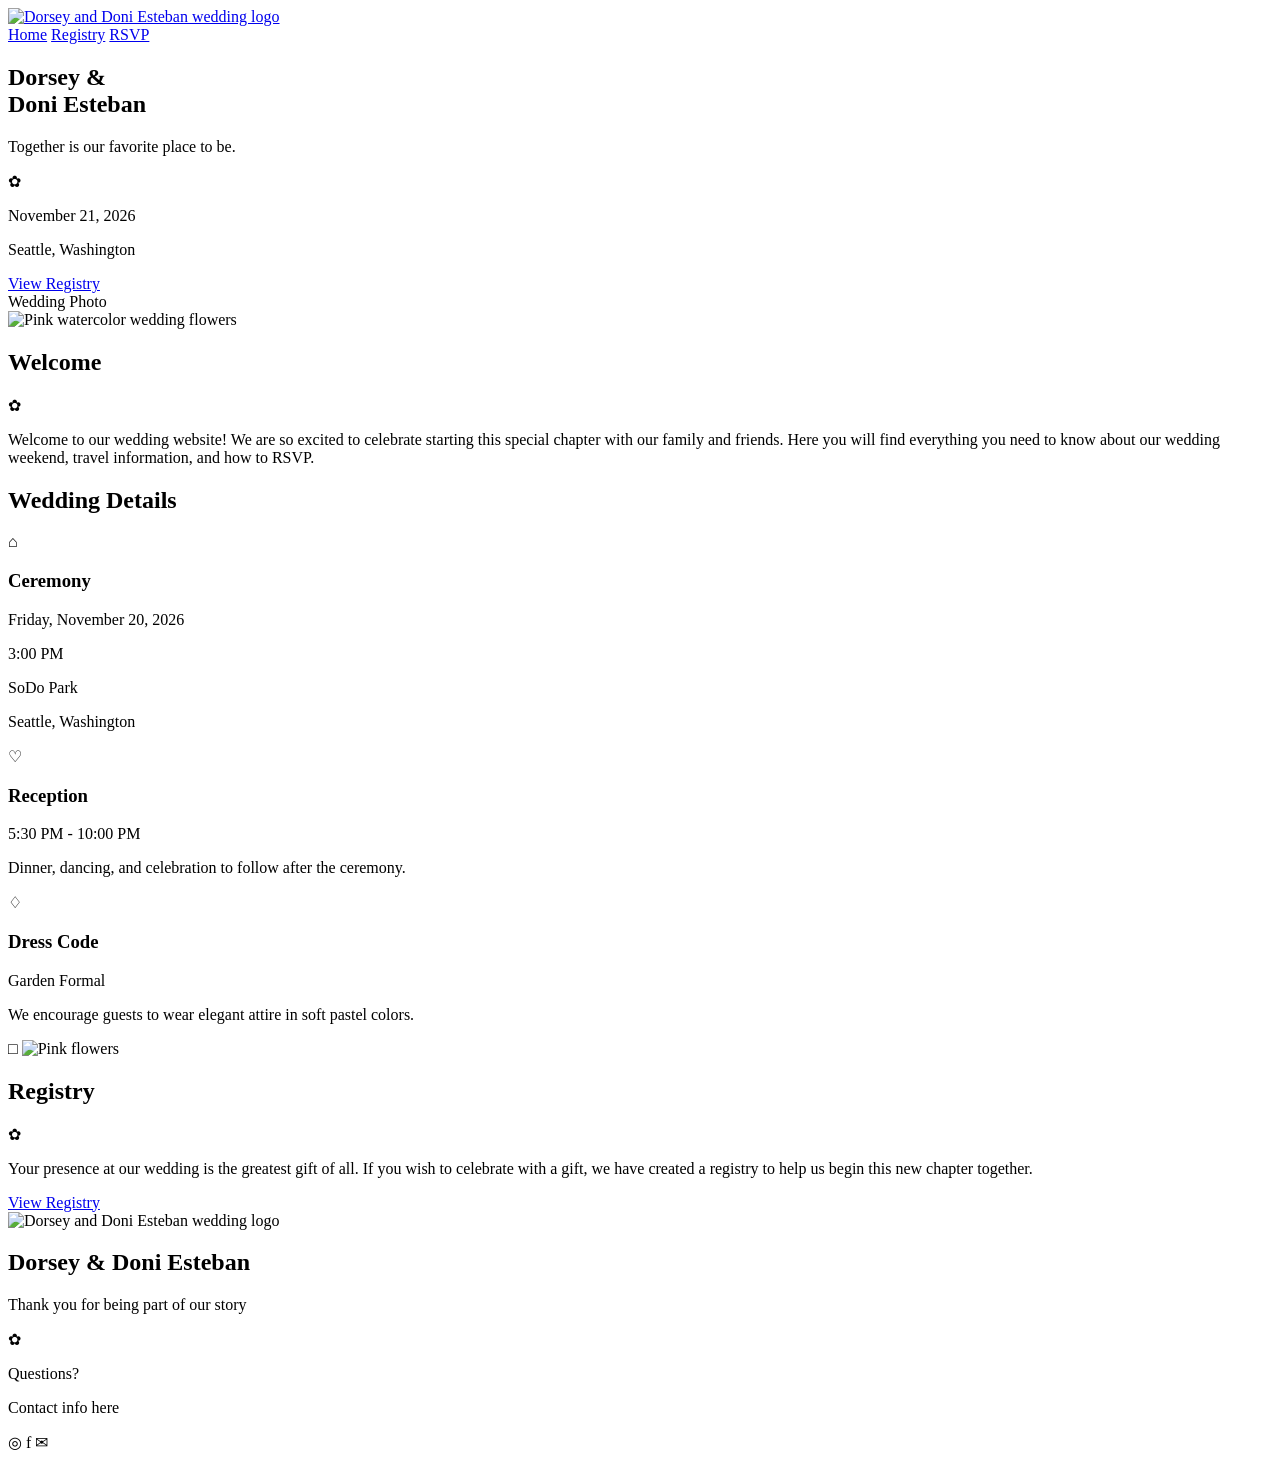
==== index.html @ 5a0397a0 "Update index.html Starter code for index" ====
<!DOCTYPE html>
<html lang="en">
<head>
  <meta charset="UTF-8">
  <meta name="viewport" content="width=device-width, initial-scale=1.0">
  <title>Dorsey & Doni Esteban | Wedding</title>
  <link rel="preconnect" href="https://fonts.googleapis.com">
  <link rel="preconnect" href="https://fonts.gstatic.com" crossorigin>
  <link href="https://fonts.googleapis.com/css2?family=Lora:wght@400;500;600&family=MonteCarlo&display=swap" rel="stylesheet">
  <link rel="stylesheet" href="styles/style.css">
</head>

<body>
  <header>
    <a href="index.html">
      <img src="images/logo.jpeg" alt="Dorsey and Doni Esteban wedding logo" class="logo">
    </a>

    <nav>
      <a href="index.html">Home</a>
      <a href="registry.html">Registry</a>
      <a href="rsvp.html" class="nav-button">RSVP</a>
    </nav>
  </header>

  <main>
    <section class="hero">
      <div class="hero-text">
        <h1>Dorsey &<br>Doni Esteban</h1>
        <p class="tagline">Together is our favorite place to be.</p>
        <div class="divider">✿</div>
        <p class="date">November 21, 2026</p>
        <p class="location">Seattle, Washington</p>
        <a href="registry.html" class="button">View Registry</a>
      </div>

      <div class="hero-image">
        <div class="photo-placeholder">
          <span>Wedding Photo</span>
        </div>
        <img src="images/flowers.jpeg" alt="Pink watercolor wedding flowers" class="hero-flowers">
      </div>
    </section>

    <section class="welcome">
      <h2>Welcome</h2>
      <div class="divider">✿</div>
      <p>
        Welcome to our wedding website! We are so excited to celebrate starting this special
        chapter with our family and friends. Here you will find everything you need to know
        about our wedding weekend, travel information, and how to RSVP.
      </p>
    </section>

    <section class="details">
      <h2>Wedding Details</h2>

      <div class="detail-grid">
        <div class="detail-card">
          <div class="icon-circle">⌂</div>
          <h3>Ceremony</h3>
          <p>Friday, November 20, 2026</p>
          <p>3:00 PM</p>
          <p>SoDo Park</p>
          <p>Seattle, Washington</p>
        </div>

        <div class="detail-card middle-card">
          <div class="icon-circle">♡</div>
          <h3>Reception</h3>
          <p>5:30 PM - 10:00 PM</p>
          <p>Dinner, dancing, and celebration to follow after the ceremony.</p>
        </div>

        <div class="detail-card">
          <div class="icon-circle">♢</div>
          <h3>Dress Code</h3>
          <p>Garden Formal</p>
          <p>We encourage guests to wear elegant attire in soft pastel colors.</p>
        </div>
      </div>
    </section>

    <section class="registry-preview">
      <div class="registry-icon">
        <span>□</span>
        <img src="images/flowers.jpeg" alt="Pink flowers">
      </div>

      <div class="registry-preview-text">
        <h2>Registry</h2>
        <div class="divider">✿</div>
        <p>
          Your presence at our wedding is the greatest gift of all. If you wish to celebrate
          with a gift, we have created a registry to help us begin this new chapter together.
        </p>
      </div>

      <a href="registry.html" class="button">View Registry</a>
    </section>
  </main>

  <footer>
    <img src="images/logo.jpeg" alt="Dorsey and Doni Esteban wedding logo" class="footer-logo">

    <div class="footer-text">
      <h2>Dorsey & Doni Esteban</h2>
      <p class="tagline">Thank you for being part of our story</p>
      <div class="divider">✿</div>
      <p>Questions?</p>
      <p>Contact info here</p>
    </div>

    <div class="socials">
      <span>◎</span>
      <span>f</span>
      <span>✉</span>
    </div>
  </footer>
</body>
</html>
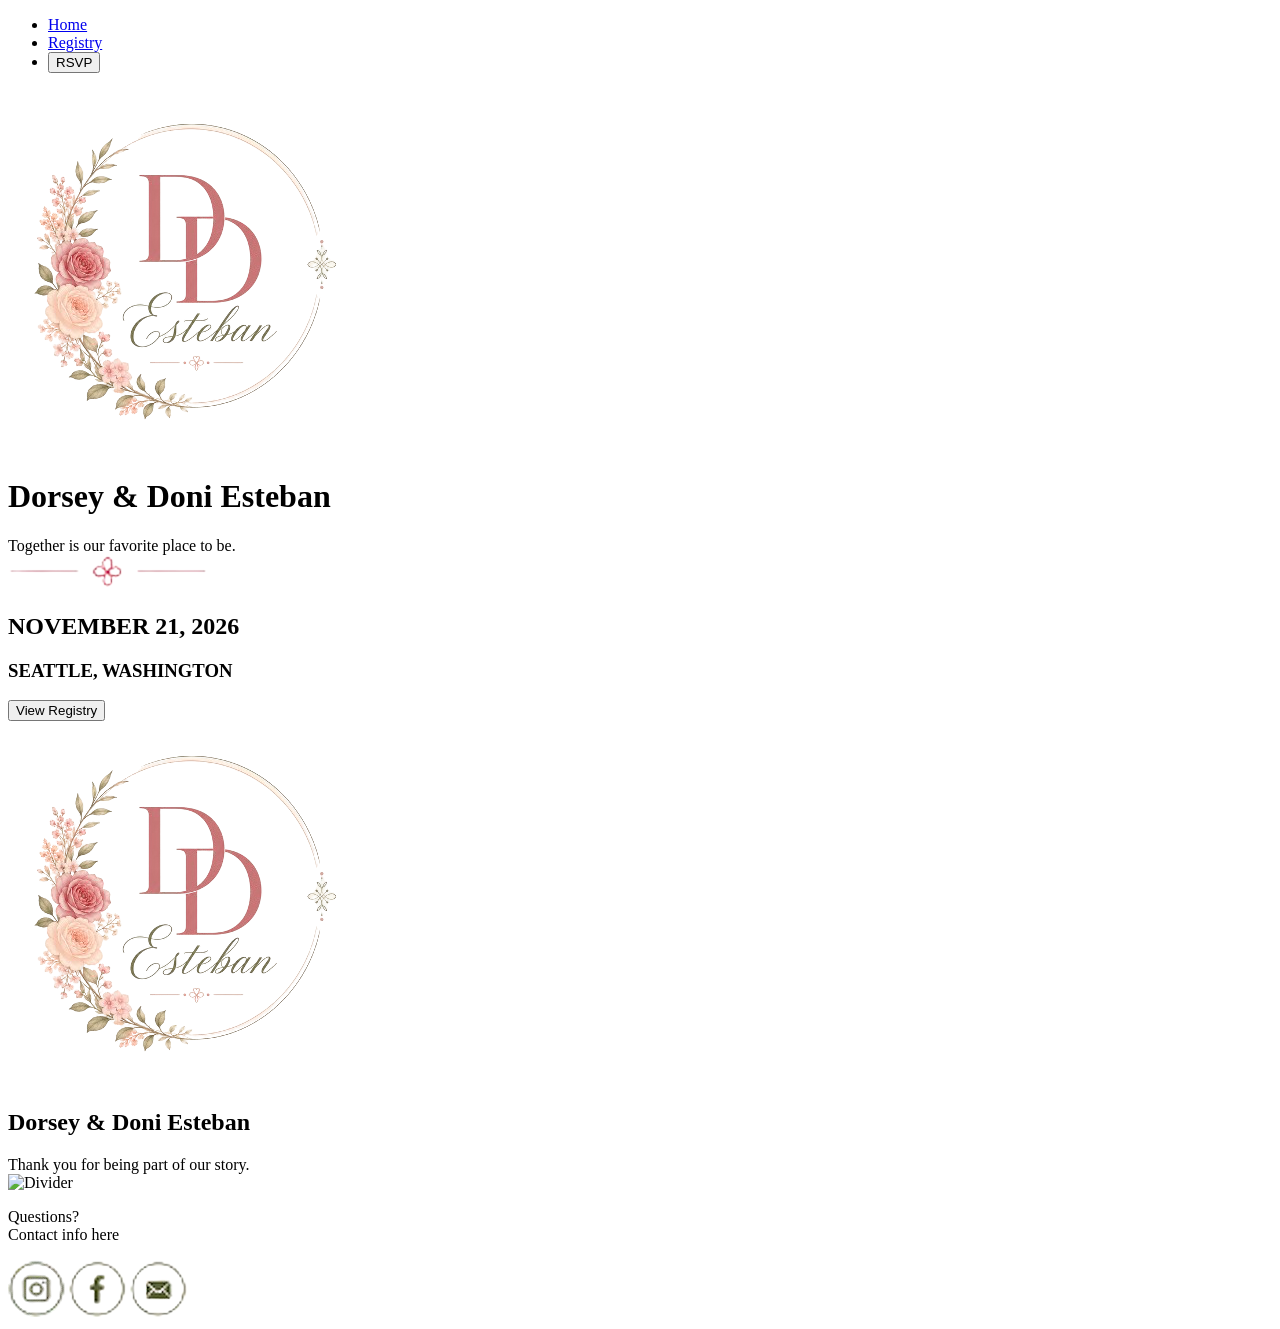
==== commit bd5cfdc8: "Home page html for header and footer complete. Added photos." ====
--- a/index.html
+++ b/index.html
@@ -1,121 +1,54 @@
 <!DOCTYPE html>
 <html lang="en">
 <head>
-  <meta charset="UTF-8">
-  <meta name="viewport" content="width=device-width, initial-scale=1.0">
-  <title>Dorsey & Doni Esteban | Wedding</title>
-  <link rel="preconnect" href="https://fonts.googleapis.com">
-  <link rel="preconnect" href="https://fonts.gstatic.com" crossorigin>
-  <link href="https://fonts.googleapis.com/css2?family=Lora:wght@400;500;600&family=MonteCarlo&display=swap" rel="stylesheet">
-  <link rel="stylesheet" href="styles/style.css">
+    <meta charset="UTF-8">
+    <meta name="viewport" content="width=device-width, initial-scale=1.0">
+    <title>Document</title>
 </head>
+<body>
+    <header>
+        <nav>
+            <ul class="nav-links">
+                <li><a href="index.html">Home</a></li>
+                <li><a href="registry.html">Registry</a></li>
+                <li>
+                    <form action="rsvp.html" target="_blank">
+                        <button type="submit">RSVP</button>
+                    </form>
+                </li>
+            </ul>
+        </nav>
+        <img src="images/logo.png" alt="Logo">
+    </header>
+    <main>
+        <div class="hero">
+            <h1>Dorsey & Doni Esteban</h1>
+            <div id="h1Subtitle">Together is our favorite place to be.</div>
+            <img src="images/divider.png" alt="Divider">
+            <h2>NOVEMBER 21, 2026</h2>
+            <h3>SEATTLE, WASHINGTON</h3>
+            <button>View Registry</button>
+        </div>
+        <div class="welcome">
 
-<body>
-  <header>
-    <a href="index.html">
-      <img src="images/logo.jpeg" alt="Dorsey and Doni Esteban wedding logo" class="logo">
-    </a>
+        </div>
+        <div class="details">
 
-    <nav>
-      <a href="index.html">Home</a>
-      <a href="registry.html">Registry</a>
-      <a href="rsvp.html" class="nav-button">RSVP</a>
-    </nav>
-  </header>
+        </div>
+        <div class="registry">
 
-  <main>
-    <section class="hero">
-      <div class="hero-text">
-        <h1>Dorsey &<br>Doni Esteban</h1>
-        <p class="tagline">Together is our favorite place to be.</p>
-        <div class="divider">✿</div>
-        <p class="date">November 21, 2026</p>
-        <p class="location">Seattle, Washington</p>
-        <a href="registry.html" class="button">View Registry</a>
-      </div>
-
-      <div class="hero-image">
-        <div class="photo-placeholder">
-          <span>Wedding Photo</span>
         </div>
-        <img src="images/flowers.jpeg" alt="Pink watercolor wedding flowers" class="hero-flowers">
-      </div>
-    </section>
-
-    <section class="welcome">
-      <h2>Welcome</h2>
-      <div class="divider">✿</div>
-      <p>
-        Welcome to our wedding website! We are so excited to celebrate starting this special
-        chapter with our family and friends. Here you will find everything you need to know
-        about our wedding weekend, travel information, and how to RSVP.
-      </p>
-    </section>
-
-    <section class="details">
-      <h2>Wedding Details</h2>
-
-      <div class="detail-grid">
-        <div class="detail-card">
-          <div class="icon-circle">⌂</div>
-          <h3>Ceremony</h3>
-          <p>Friday, November 20, 2026</p>
-          <p>3:00 PM</p>
-          <p>SoDo Park</p>
-          <p>Seattle, Washington</p>
-        </div>
-
-        <div class="detail-card middle-card">
-          <div class="icon-circle">♡</div>
-          <h3>Reception</h3>
-          <p>5:30 PM - 10:00 PM</p>
-          <p>Dinner, dancing, and celebration to follow after the ceremony.</p>
-        </div>
-
-        <div class="detail-card">
-          <div class="icon-circle">♢</div>
-          <h3>Dress Code</h3>
-          <p>Garden Formal</p>
-          <p>We encourage guests to wear elegant attire in soft pastel colors.</p>
-        </div>
-      </div>
-    </section>
-
-    <section class="registry-preview">
-      <div class="registry-icon">
-        <span>□</span>
-        <img src="images/flowers.jpeg" alt="Pink flowers">
-      </div>
-
-      <div class="registry-preview-text">
-        <h2>Registry</h2>
-        <div class="divider">✿</div>
-        <p>
-          Your presence at our wedding is the greatest gift of all. If you wish to celebrate
-          with a gift, we have created a registry to help us begin this new chapter together.
-        </p>
-      </div>
-
-      <a href="registry.html" class="button">View Registry</a>
-    </section>
-  </main>
-
-  <footer>
-    <img src="images/logo.jpeg" alt="Dorsey and Doni Esteban wedding logo" class="footer-logo">
-
-    <div class="footer-text">
-      <h2>Dorsey & Doni Esteban</h2>
-      <p class="tagline">Thank you for being part of our story</p>
-      <div class="divider">✿</div>
-      <p>Questions?</p>
-      <p>Contact info here</p>
-    </div>
-
-    <div class="socials">
-      <span>◎</span>
-      <span>f</span>
-      <span>✉</span>
-    </div>
-  </footer>
+    </main>
+    <footer>
+        <img src="images/logo.png" alt="Logo">
+        <h2>Dorsey & Doni Esteban</h2>
+        <div id="h2Subtitle">Thank you for being part of our story.</div>
+        <img src="imags/divider.png" alt="Divider">
+        <p>Questions?<br>Contact info here</p>
+        <!-- Would like to make these images links. Will ask about that. -->
+        <img src="images/instagram.png" alt="Instagram">
+        <img src="images/facebook.png" alt="Facebook">
+        <img src="images/email.png" alt="Email">
+    </footer>
 </body>
-</html>
+</html>
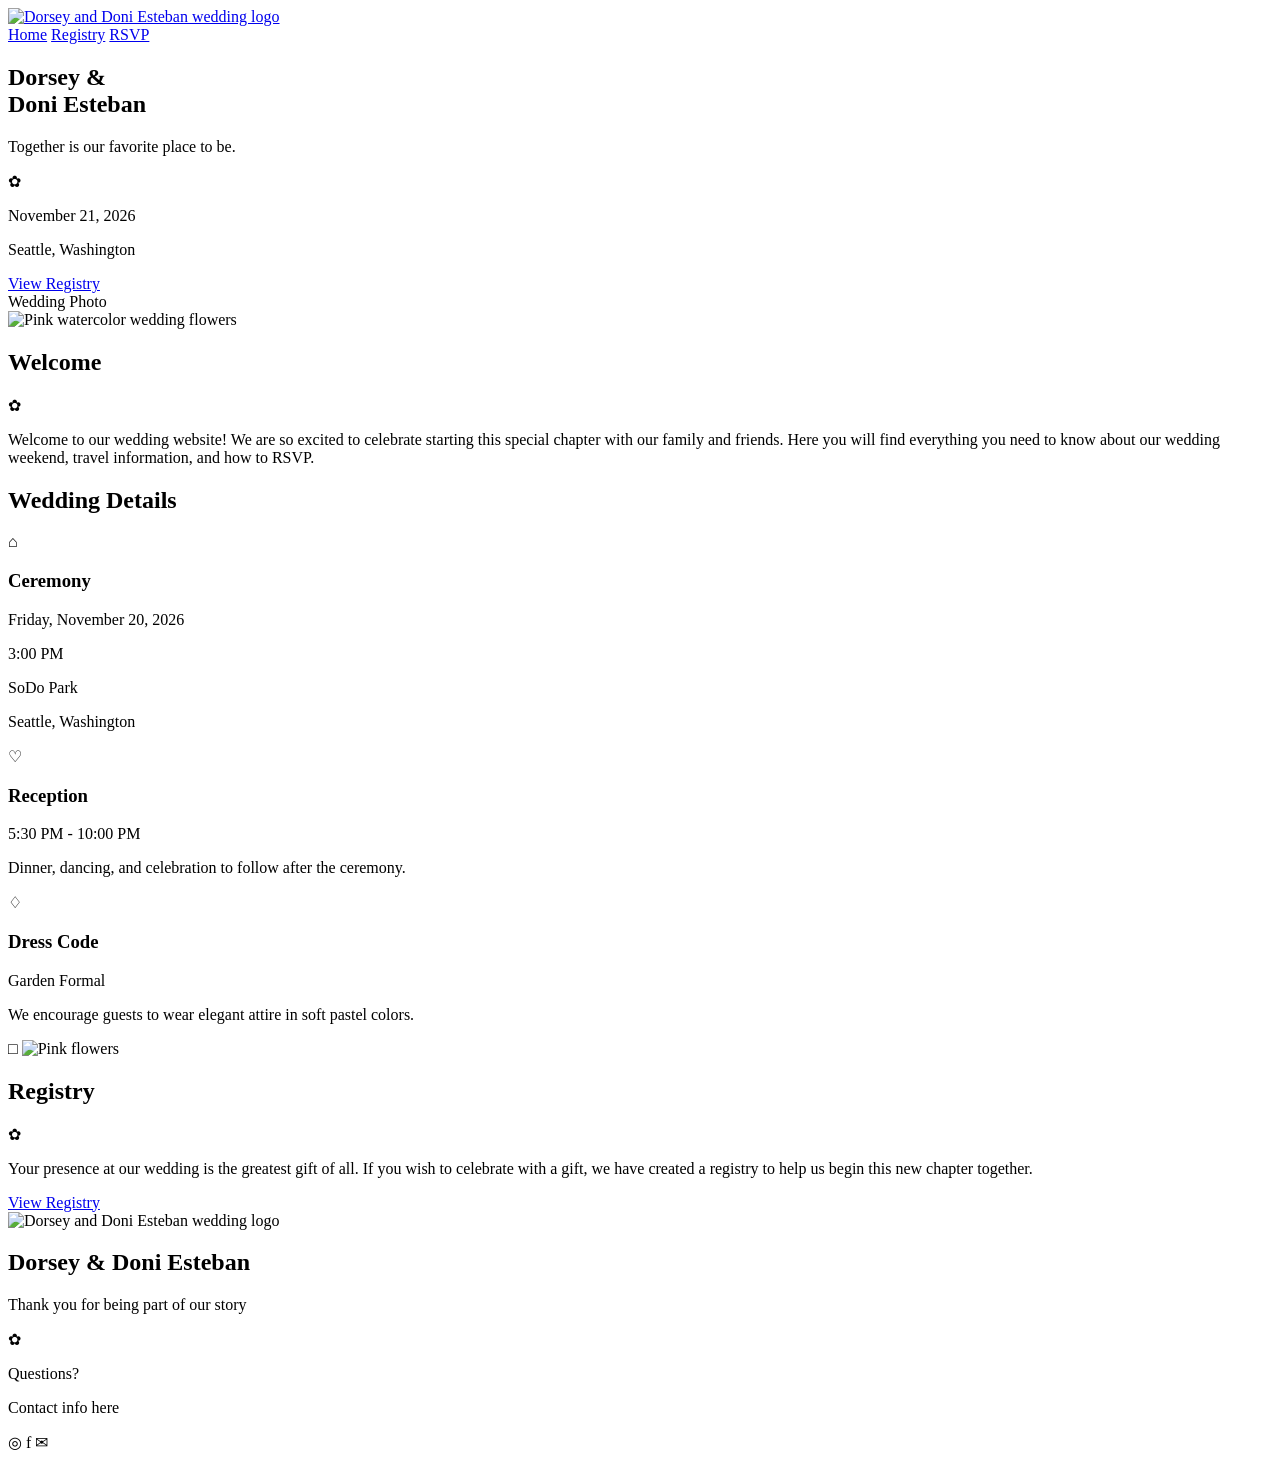
==== commit c994b270: "Merge branch 'main' of https://github.com/karinawinn/wdd130-crowther" ====
--- a/index.html
+++ b/index.html
@@ -1,54 +1,121 @@
 <!DOCTYPE html>
 <html lang="en">
 <head>
-    <meta charset="UTF-8">
-    <meta name="viewport" content="width=device-width, initial-scale=1.0">
-    <title>Document</title>
+  <meta charset="UTF-8">
+  <meta name="viewport" content="width=device-width, initial-scale=1.0">
+  <title>Dorsey & Doni Esteban | Wedding</title>
+  <link rel="preconnect" href="https://fonts.googleapis.com">
+  <link rel="preconnect" href="https://fonts.gstatic.com" crossorigin>
+  <link href="https://fonts.googleapis.com/css2?family=Lora:wght@400;500;600&family=MonteCarlo&display=swap" rel="stylesheet">
+  <link rel="stylesheet" href="styles/style.css">
 </head>
+
 <body>
-    <header>
-        <nav>
-            <ul class="nav-links">
-                <li><a href="index.html">Home</a></li>
-                <li><a href="registry.html">Registry</a></li>
-                <li>
-                    <form action="rsvp.html" target="_blank">
-                        <button type="submit">RSVP</button>
-                    </form>
-                </li>
-            </ul>
-        </nav>
-        <img src="images/logo.png" alt="Logo">
-    </header>
-    <main>
-        <div class="hero">
-            <h1>Dorsey & Doni Esteban</h1>
-            <div id="h1Subtitle">Together is our favorite place to be.</div>
-            <img src="images/divider.png" alt="Divider">
-            <h2>NOVEMBER 21, 2026</h2>
-            <h3>SEATTLE, WASHINGTON</h3>
-            <button>View Registry</button>
+  <header>
+    <a href="index.html">
+      <img src="images/logo.jpeg" alt="Dorsey and Doni Esteban wedding logo" class="logo">
+    </a>
+
+    <nav>
+      <a href="index.html">Home</a>
+      <a href="registry.html">Registry</a>
+      <a href="rsvp.html" class="nav-button">RSVP</a>
+    </nav>
+  </header>
+
+  <main>
+    <section class="hero">
+      <div class="hero-text">
+        <h1>Dorsey &<br>Doni Esteban</h1>
+        <p class="tagline">Together is our favorite place to be.</p>
+        <div class="divider">✿</div>
+        <p class="date">November 21, 2026</p>
+        <p class="location">Seattle, Washington</p>
+        <a href="registry.html" class="button">View Registry</a>
+      </div>
+
+      <div class="hero-image">
+        <div class="photo-placeholder">
+          <span>Wedding Photo</span>
         </div>
-        <div class="welcome">
+        <img src="images/flowers.jpeg" alt="Pink watercolor wedding flowers" class="hero-flowers">
+      </div>
+    </section>
 
+    <section class="welcome">
+      <h2>Welcome</h2>
+      <div class="divider">✿</div>
+      <p>
+        Welcome to our wedding website! We are so excited to celebrate starting this special
+        chapter with our family and friends. Here you will find everything you need to know
+        about our wedding weekend, travel information, and how to RSVP.
+      </p>
+    </section>
+
+    <section class="details">
+      <h2>Wedding Details</h2>
+
+      <div class="detail-grid">
+        <div class="detail-card">
+          <div class="icon-circle">⌂</div>
+          <h3>Ceremony</h3>
+          <p>Friday, November 20, 2026</p>
+          <p>3:00 PM</p>
+          <p>SoDo Park</p>
+          <p>Seattle, Washington</p>
         </div>
-        <div class="details">
 
+        <div class="detail-card middle-card">
+          <div class="icon-circle">♡</div>
+          <h3>Reception</h3>
+          <p>5:30 PM - 10:00 PM</p>
+          <p>Dinner, dancing, and celebration to follow after the ceremony.</p>
         </div>
-        <div class="registry">
 
+        <div class="detail-card">
+          <div class="icon-circle">♢</div>
+          <h3>Dress Code</h3>
+          <p>Garden Formal</p>
+          <p>We encourage guests to wear elegant attire in soft pastel colors.</p>
         </div>
-    </main>
-    <footer>
-        <img src="images/logo.png" alt="Logo">
-        <h2>Dorsey & Doni Esteban</h2>
-        <div id="h2Subtitle">Thank you for being part of our story.</div>
-        <img src="imags/divider.png" alt="Divider">
-        <p>Questions?<br>Contact info here</p>
-        <!-- Would like to make these images links. Will ask about that. -->
-        <img src="images/instagram.png" alt="Instagram">
-        <img src="images/facebook.png" alt="Facebook">
-        <img src="images/email.png" alt="Email">
-    </footer>
+      </div>
+    </section>
+
+    <section class="registry-preview">
+      <div class="registry-icon">
+        <span>□</span>
+        <img src="images/flowers.jpeg" alt="Pink flowers">
+      </div>
+
+      <div class="registry-preview-text">
+        <h2>Registry</h2>
+        <div class="divider">✿</div>
+        <p>
+          Your presence at our wedding is the greatest gift of all. If you wish to celebrate
+          with a gift, we have created a registry to help us begin this new chapter together.
+        </p>
+      </div>
+
+      <a href="registry.html" class="button">View Registry</a>
+    </section>
+  </main>
+
+  <footer>
+    <img src="images/logo.jpeg" alt="Dorsey and Doni Esteban wedding logo" class="footer-logo">
+
+    <div class="footer-text">
+      <h2>Dorsey & Doni Esteban</h2>
+      <p class="tagline">Thank you for being part of our story</p>
+      <div class="divider">✿</div>
+      <p>Questions?</p>
+      <p>Contact info here</p>
+    </div>
+
+    <div class="socials">
+      <span>◎</span>
+      <span>f</span>
+      <span>✉</span>
+    </div>
+  </footer>
 </body>
-</html>+</html>
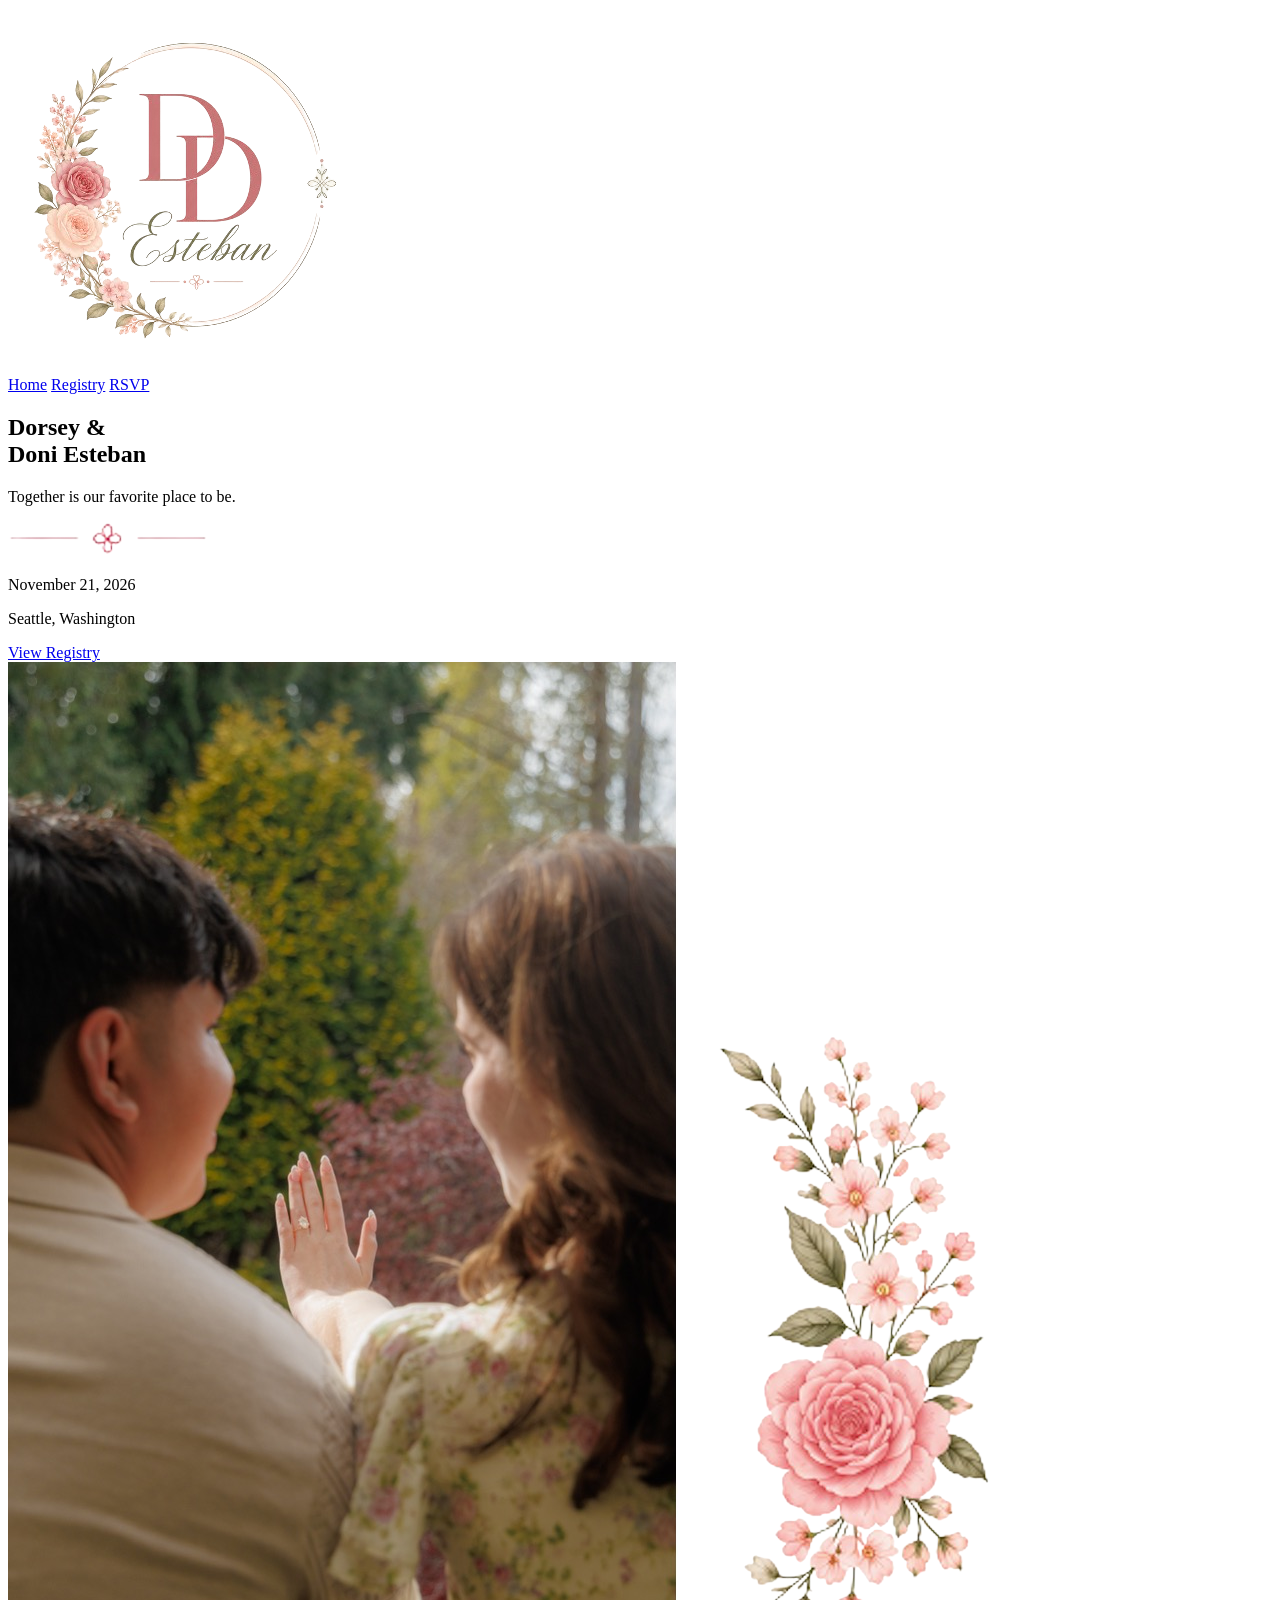
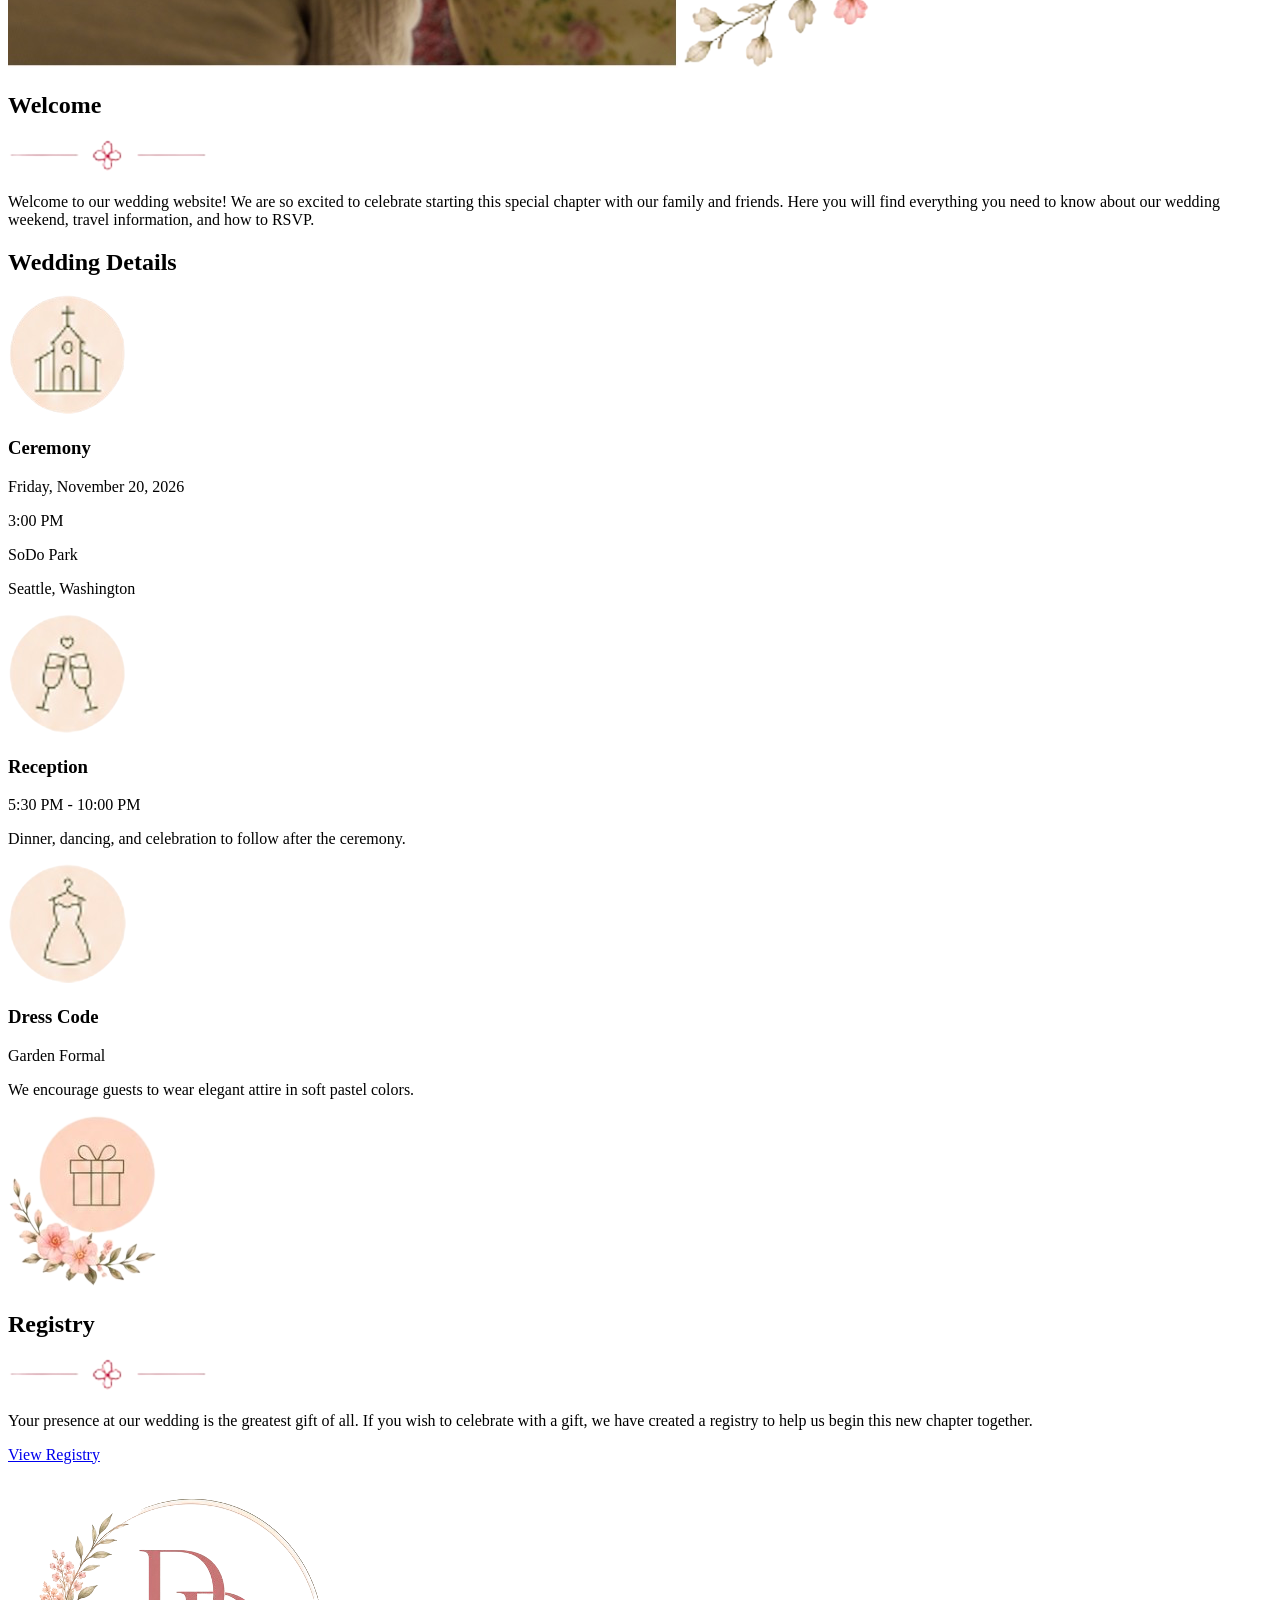
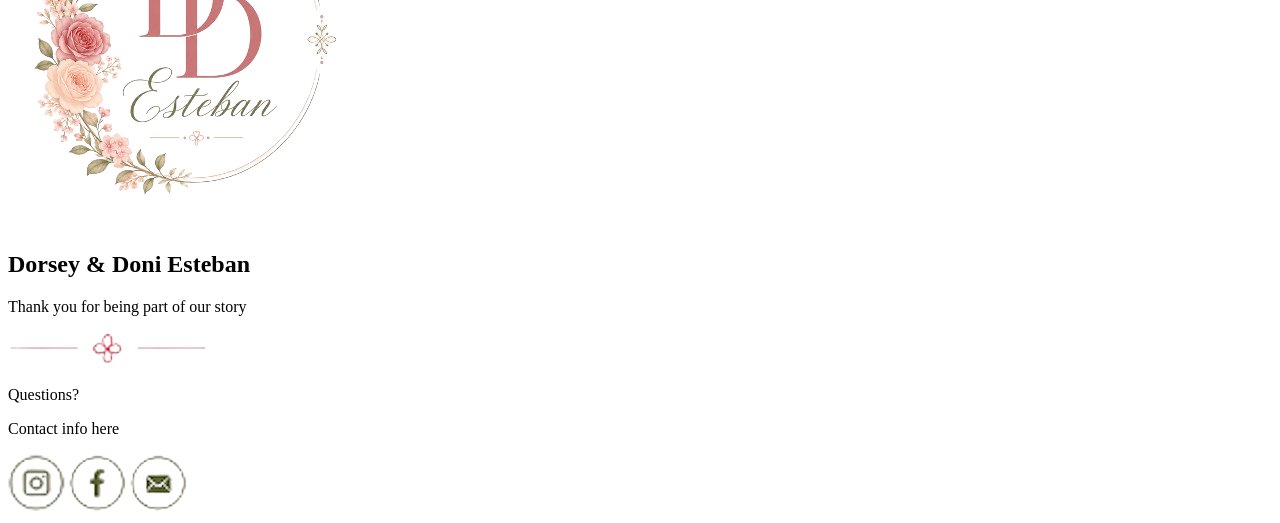
==== commit 905fafd5: "Updated page with images" ====
--- a/index.html
+++ b/index.html
@@ -13,7 +13,7 @@
 <body>
   <header>
     <a href="index.html">
-      <img src="images/logo.jpeg" alt="Dorsey and Doni Esteban wedding logo" class="logo">
+      <img src="images/logo.png" alt="Dorsey and Doni Esteban wedding logo" class="logo">
     </a>
 
     <nav>
@@ -28,23 +28,21 @@
       <div class="hero-text">
         <h1>Dorsey &<br>Doni Esteban</h1>
         <p class="tagline">Together is our favorite place to be.</p>
-        <div class="divider">✿</div>
+        <img src="images/divider.png" alt="Divider">
         <p class="date">November 21, 2026</p>
         <p class="location">Seattle, Washington</p>
         <a href="registry.html" class="button">View Registry</a>
       </div>
 
       <div class="hero-image">
-        <div class="photo-placeholder">
-          <span>Wedding Photo</span>
-        </div>
-        <img src="images/flowers.jpeg" alt="Pink watercolor wedding flowers" class="hero-flowers">
+        <img src="images/wedding.jpg" alt="Esteban wedding photo">
+        <img src="images/home-floral.png" alt="Pink watercolor wedding flowers" class="hero-flowers">
       </div>
     </section>
 
     <section class="welcome">
       <h2>Welcome</h2>
-      <div class="divider">✿</div>
+      <img src="images/divider.png" alt="Divider">
       <p>
         Welcome to our wedding website! We are so excited to celebrate starting this special
         chapter with our family and friends. Here you will find everything you need to know
@@ -57,7 +55,7 @@
 
       <div class="detail-grid">
         <div class="detail-card">
-          <div class="icon-circle">⌂</div>
+          <img src="images/home-ceremony.png" alt="Ceremony Icon">
           <h3>Ceremony</h3>
           <p>Friday, November 20, 2026</p>
           <p>3:00 PM</p>
@@ -66,14 +64,14 @@
         </div>
 
         <div class="detail-card middle-card">
-          <div class="icon-circle">♡</div>
+          <img src="images/home-reception.png" alt="Reception Icon">
           <h3>Reception</h3>
           <p>5:30 PM - 10:00 PM</p>
           <p>Dinner, dancing, and celebration to follow after the ceremony.</p>
         </div>
 
         <div class="detail-card">
-          <div class="icon-circle">♢</div>
+          <img src="images/home-dress.png" alt="Dress Code Icon">
           <h3>Dress Code</h3>
           <p>Garden Formal</p>
           <p>We encourage guests to wear elegant attire in soft pastel colors.</p>
@@ -82,14 +80,10 @@
     </section>
 
     <section class="registry-preview">
-      <div class="registry-icon">
-        <span>□</span>
-        <img src="images/flowers.jpeg" alt="Pink flowers">
-      </div>
-
+      <img src="images/home-registry.png" alt="Registry Icon">
       <div class="registry-preview-text">
         <h2>Registry</h2>
-        <div class="divider">✿</div>
+        <img src="images/divider.png" alt="Divider">
         <p>
           Your presence at our wedding is the greatest gift of all. If you wish to celebrate
           with a gift, we have created a registry to help us begin this new chapter together.
@@ -101,20 +95,21 @@
   </main>
 
   <footer>
-    <img src="images/logo.jpeg" alt="Dorsey and Doni Esteban wedding logo" class="footer-logo">
+    <img src="images/logo.png" alt="Dorsey and Doni Esteban wedding logo" class="footer-logo">
 
     <div class="footer-text">
       <h2>Dorsey & Doni Esteban</h2>
       <p class="tagline">Thank you for being part of our story</p>
-      <div class="divider">✿</div>
+      <img src="images/divider.png" alt="Divider">
       <p>Questions?</p>
       <p>Contact info here</p>
     </div>
 
+    <!-- Would like to make the images links. Don't have that info right now. -->
     <div class="socials">
-      <span>◎</span>
-      <span>f</span>
-      <span>✉</span>
+      <img src="images/instagram.png" alt="Instagram Icon">
+      <img src="images/facebook.png" alt="Facebook Icon">
+      <img src="images/email.png" alt="Email Icon">
     </div>
   </footer>
 </body>
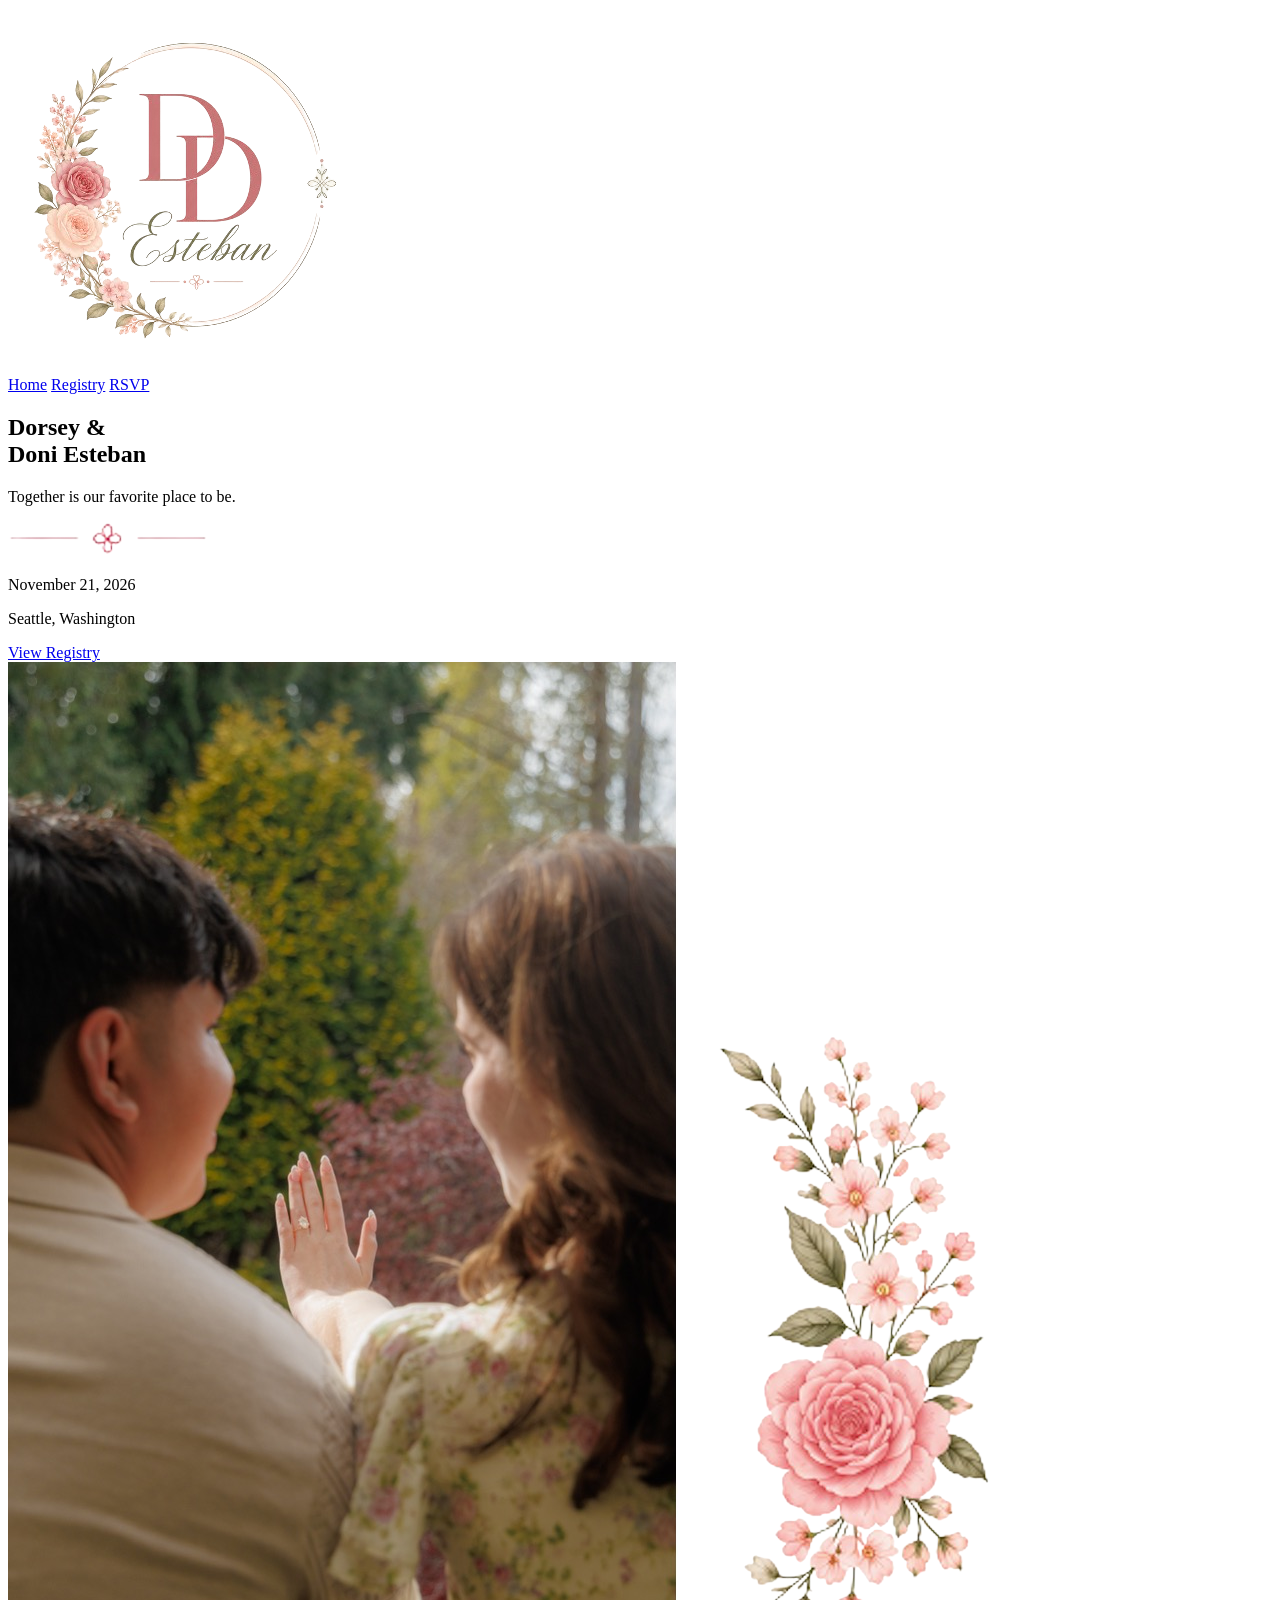
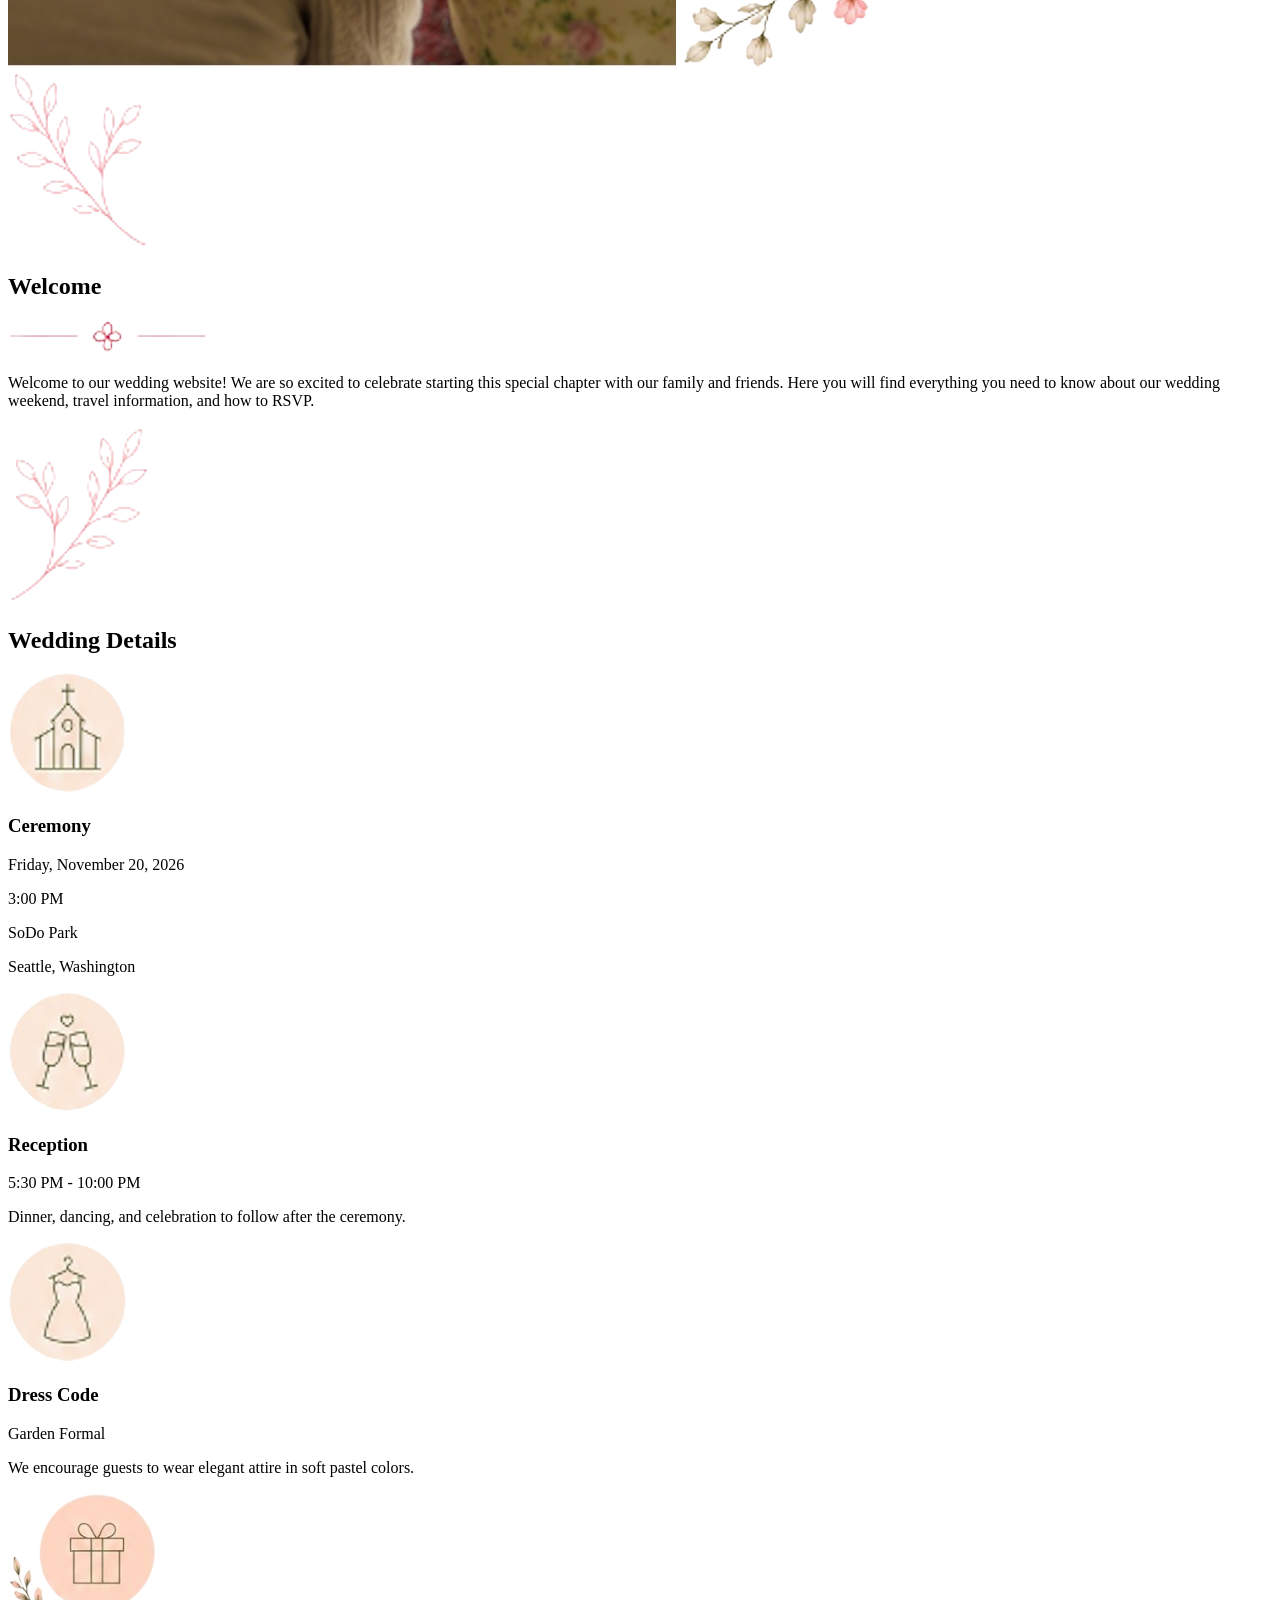
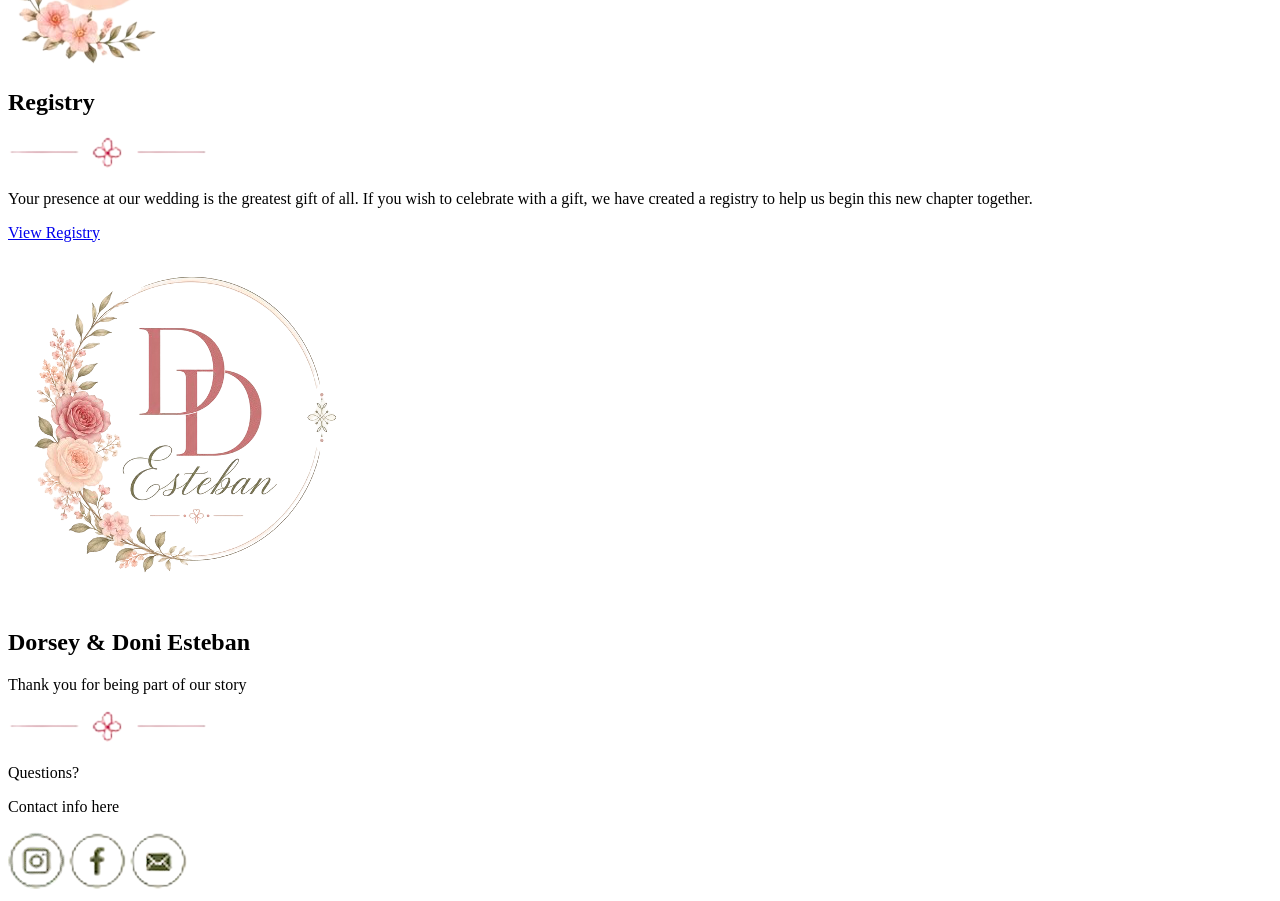
==== commit 30cf92a1: "Added forgotten images" ====
--- a/index.html
+++ b/index.html
@@ -41,13 +41,15 @@
     </section>
 
     <section class="welcome">
-      <h2>Welcome</h2>
-      <img src="images/divider.png" alt="Divider">
-      <p>
-        Welcome to our wedding website! We are so excited to celebrate starting this special
-        chapter with our family and friends. Here you will find everything you need to know
-        about our wedding weekend, travel information, and how to RSVP.
-      </p>
+        <img src="images/home-vine-left.png" alt="Left Vine Decoration">
+        <h2>Welcome</h2>
+        <img src="images/divider.png" alt="Divider">
+        <p>
+            Welcome to our wedding website! We are so excited to celebrate starting this special
+            chapter with our family and friends. Here you will find everything you need to know
+            about our wedding weekend, travel information, and how to RSVP.
+        </p>
+        <img src="images/home-vine-right.png" alt="Right Vine Decoration">
     </section>
 
     <section class="details">
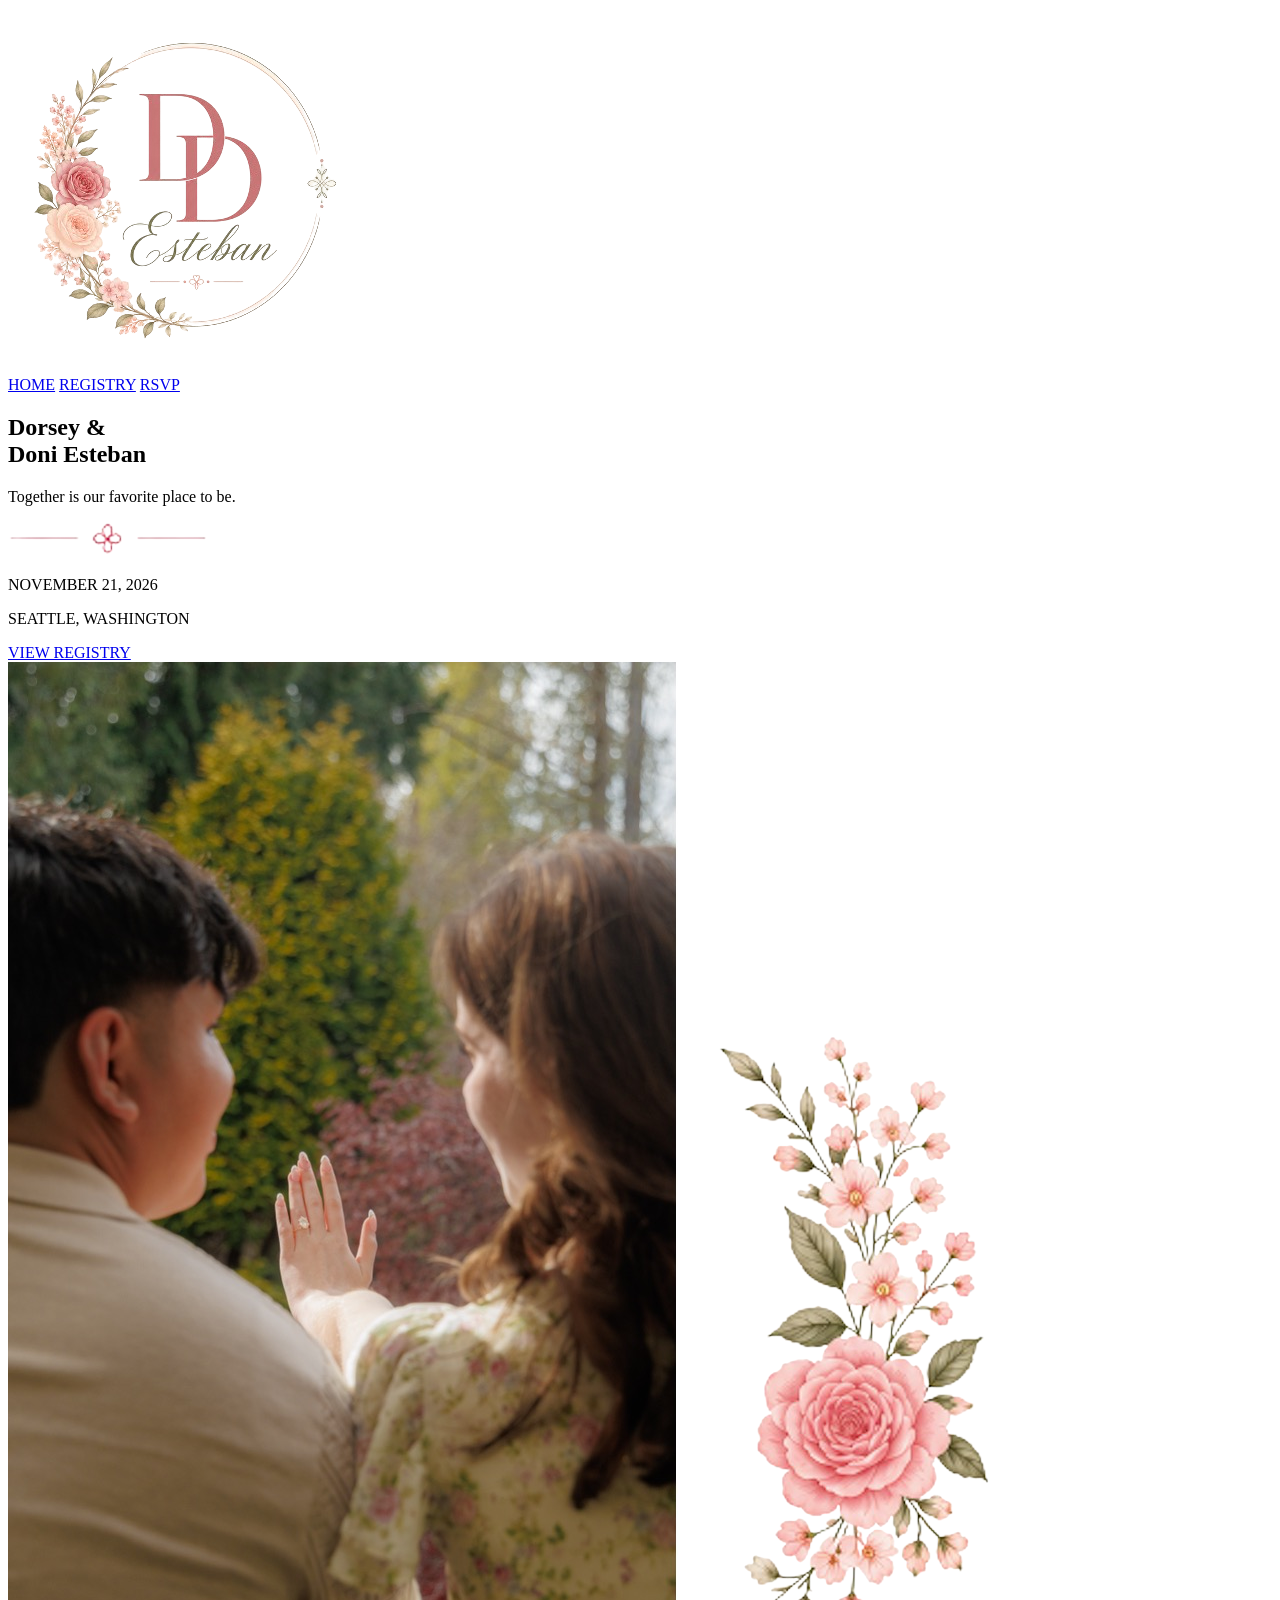
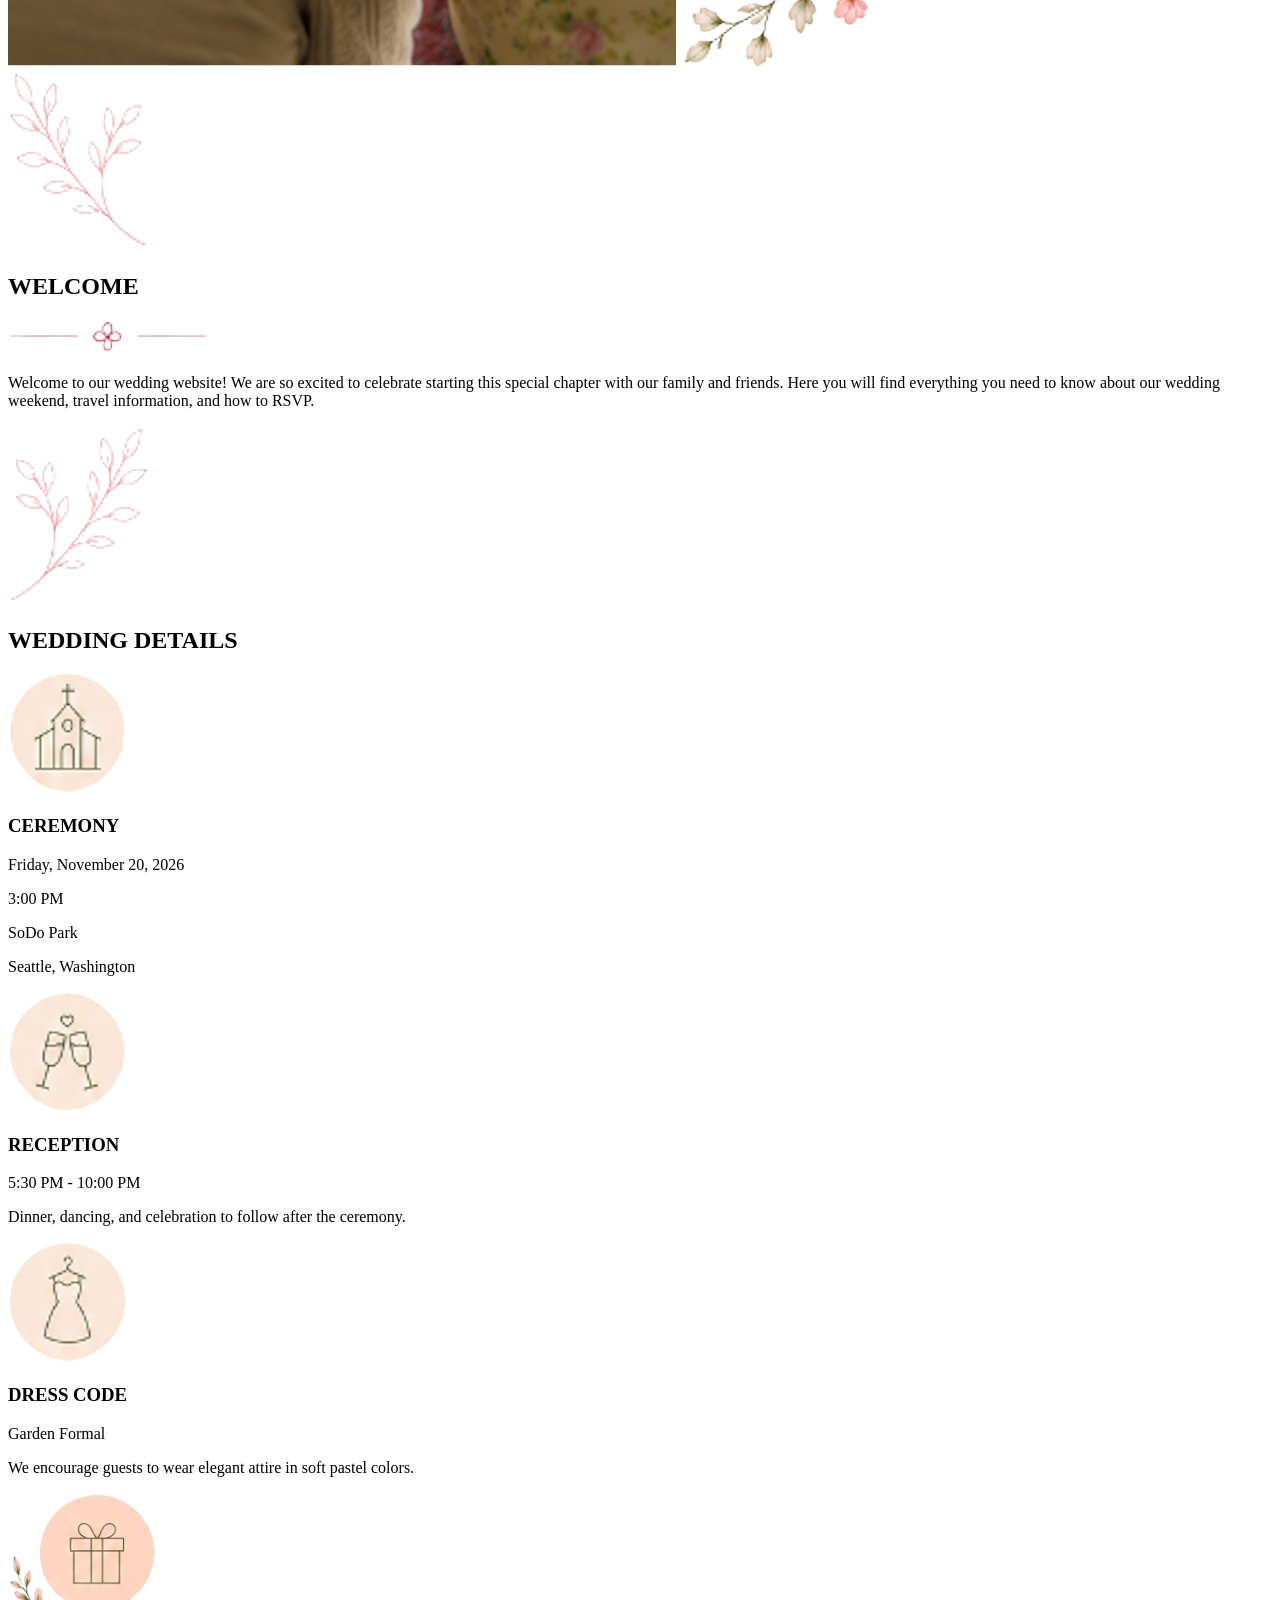
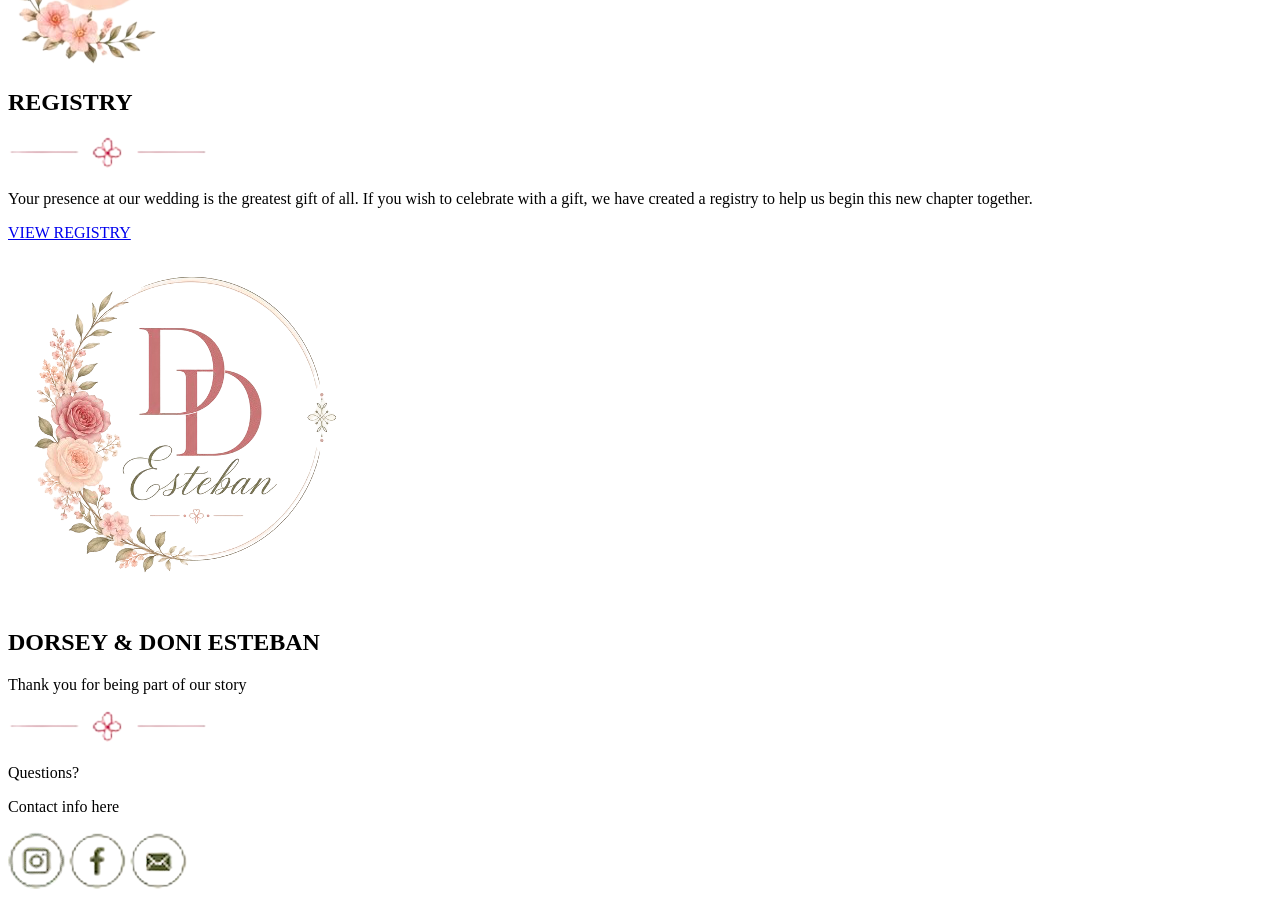
==== commit 81bb9e6f: "Made small adjustments to make css easier to write." ====
--- a/index.html
+++ b/index.html
@@ -17,8 +17,8 @@
     </a>
 
     <nav>
-      <a href="index.html">Home</a>
-      <a href="registry.html">Registry</a>
+      <a href="index.html">HOME</a>
+      <a href="registry.html">REGISTRY</a>
       <a href="rsvp.html" class="nav-button">RSVP</a>
     </nav>
   </header>
@@ -29,52 +29,54 @@
         <h1>Dorsey &<br>Doni Esteban</h1>
         <p class="tagline">Together is our favorite place to be.</p>
         <img src="images/divider.png" alt="Divider">
-        <p class="date">November 21, 2026</p>
-        <p class="location">Seattle, Washington</p>
-        <a href="registry.html" class="button">View Registry</a>
+        <p class="date">NOVEMBER 21, 2026</p>
+        <p class="location">SEATTLE, WASHINGTON</p>
+        <a href="registry.html" class="button">VIEW REGISTRY</a>
       </div>
 
       <div class="hero-image">
-        <img src="images/wedding.jpg" alt="Esteban wedding photo">
-        <img src="images/home-floral.png" alt="Pink watercolor wedding flowers" class="hero-flowers">
+        <img id="hero-wedding" src="images/wedding.jpg" alt="Esteban wedding photo">
+        <img id="hero-flowers" src="images/home-floral.png" alt="Pink watercolor wedding flowers">
       </div>
     </section>
 
     <section class="welcome">
         <img src="images/home-vine-left.png" alt="Left Vine Decoration">
-        <h2>Welcome</h2>
-        <img src="images/divider.png" alt="Divider">
-        <p>
-            Welcome to our wedding website! We are so excited to celebrate starting this special
-            chapter with our family and friends. Here you will find everything you need to know
-            about our wedding weekend, travel information, and how to RSVP.
-        </p>
+        <div class="welcome-text">
+          <h2>WELCOME</h2>
+          <img src="images/divider.png" alt="Divider">
+          <p>
+              Welcome to our wedding website! We are so excited to celebrate starting this special
+              chapter with our family and friends. Here you will find everything you need to know
+              about our wedding weekend, travel information, and how to RSVP.
+          </p>
+        </div>
         <img src="images/home-vine-right.png" alt="Right Vine Decoration">
     </section>
 
     <section class="details">
-      <h2>Wedding Details</h2>
+      <h2>WEDDING DETAILS</h2>
 
       <div class="detail-grid">
-        <div class="detail-card">
+        <div class="detail-card" id="left-card">
           <img src="images/home-ceremony.png" alt="Ceremony Icon">
-          <h3>Ceremony</h3>
+          <h3>CEREMONY</h3>
           <p>Friday, November 20, 2026</p>
           <p>3:00 PM</p>
           <p>SoDo Park</p>
           <p>Seattle, Washington</p>
         </div>
 
-        <div class="detail-card middle-card">
+        <div class="detail-card id="middle-card">
           <img src="images/home-reception.png" alt="Reception Icon">
-          <h3>Reception</h3>
+          <h3>RECEPTION</h3>
           <p>5:30 PM - 10:00 PM</p>
           <p>Dinner, dancing, and celebration to follow after the ceremony.</p>
         </div>
 
-        <div class="detail-card">
+        <div class="detail-card" id="right-card">
           <img src="images/home-dress.png" alt="Dress Code Icon">
-          <h3>Dress Code</h3>
+          <h3>DRESS CODE</h3>
           <p>Garden Formal</p>
           <p>We encourage guests to wear elegant attire in soft pastel colors.</p>
         </div>
@@ -84,7 +86,7 @@
     <section class="registry-preview">
       <img src="images/home-registry.png" alt="Registry Icon">
       <div class="registry-preview-text">
-        <h2>Registry</h2>
+        <h2>REGISTRY</h2>
         <img src="images/divider.png" alt="Divider">
         <p>
           Your presence at our wedding is the greatest gift of all. If you wish to celebrate
@@ -92,7 +94,7 @@
         </p>
       </div>
 
-      <a href="registry.html" class="button">View Registry</a>
+      <a href="registry.html" class="button">VIEW REGISTRY</a>
     </section>
   </main>
 
@@ -100,7 +102,7 @@
     <img src="images/logo.png" alt="Dorsey and Doni Esteban wedding logo" class="footer-logo">
 
     <div class="footer-text">
-      <h2>Dorsey & Doni Esteban</h2>
+      <h2>DORSEY & DONI ESTEBAN</h2>
       <p class="tagline">Thank you for being part of our story</p>
       <img src="images/divider.png" alt="Divider">
       <p>Questions?</p>
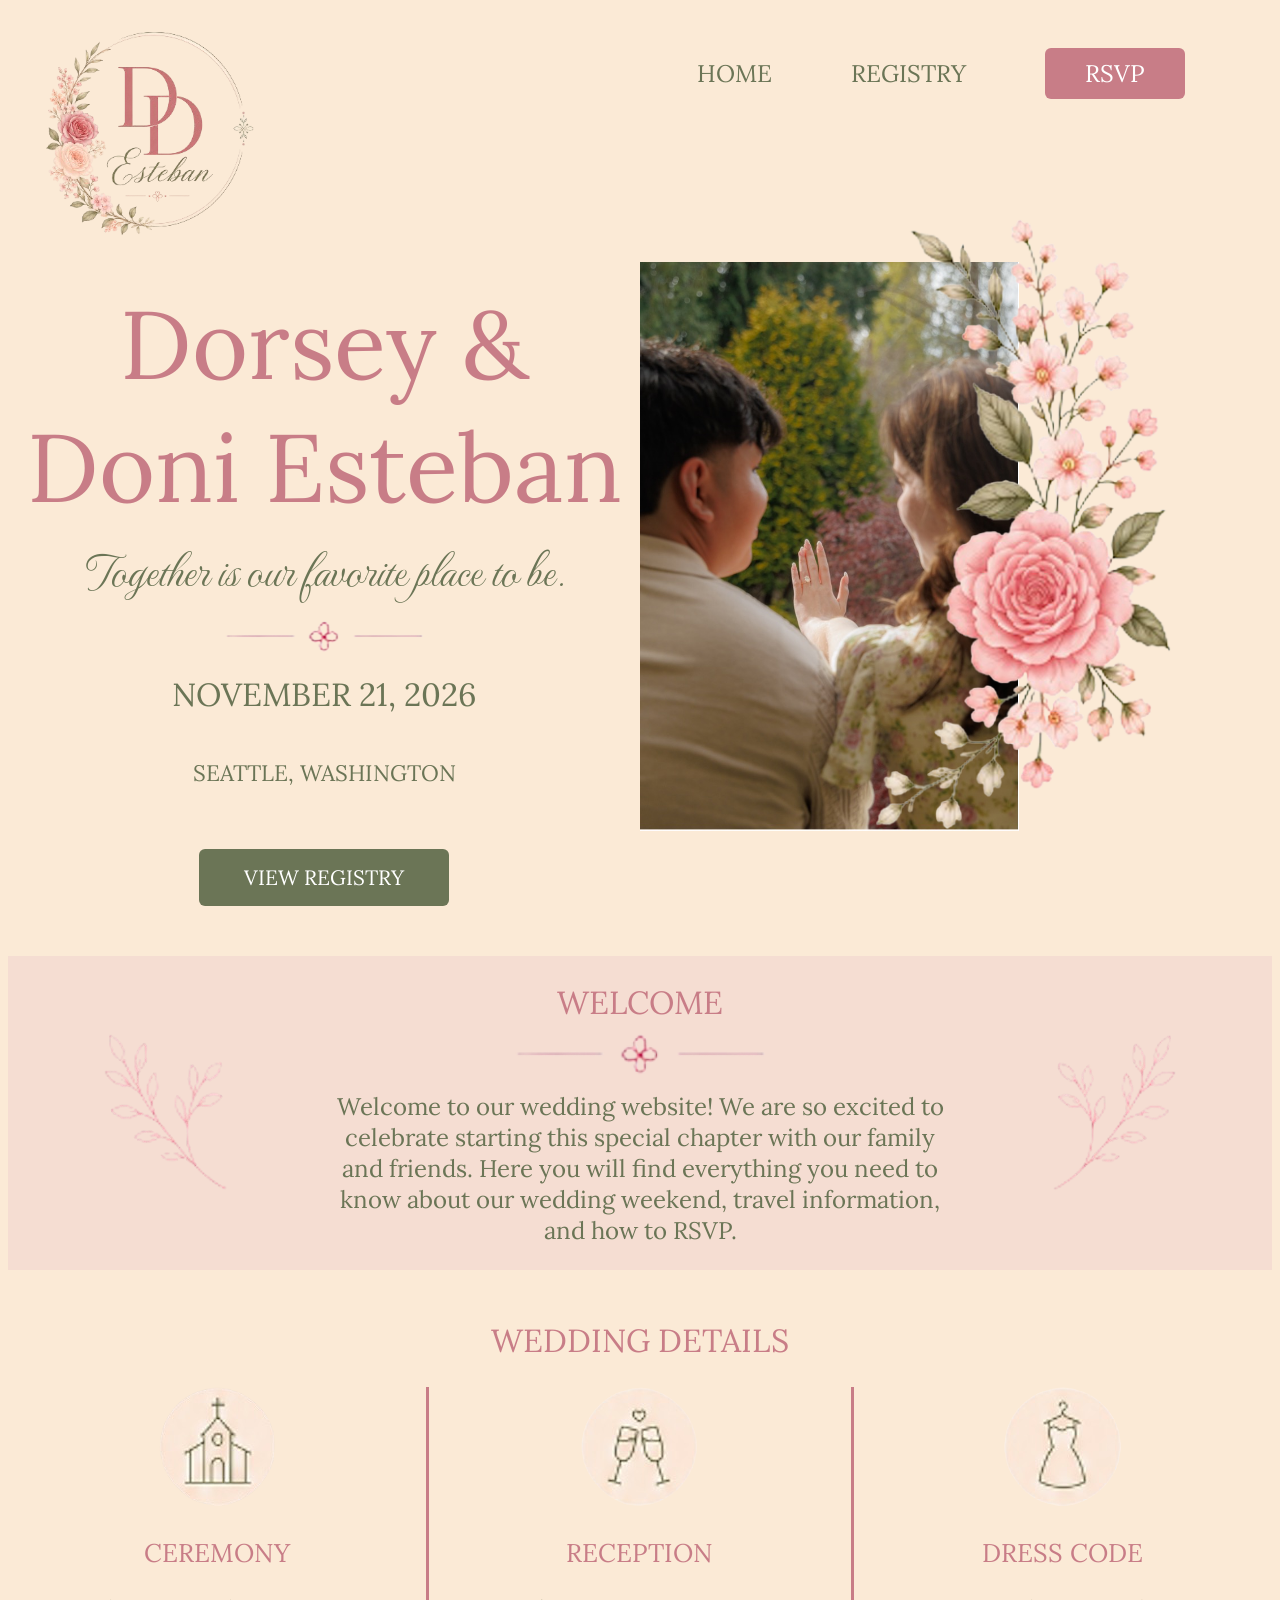
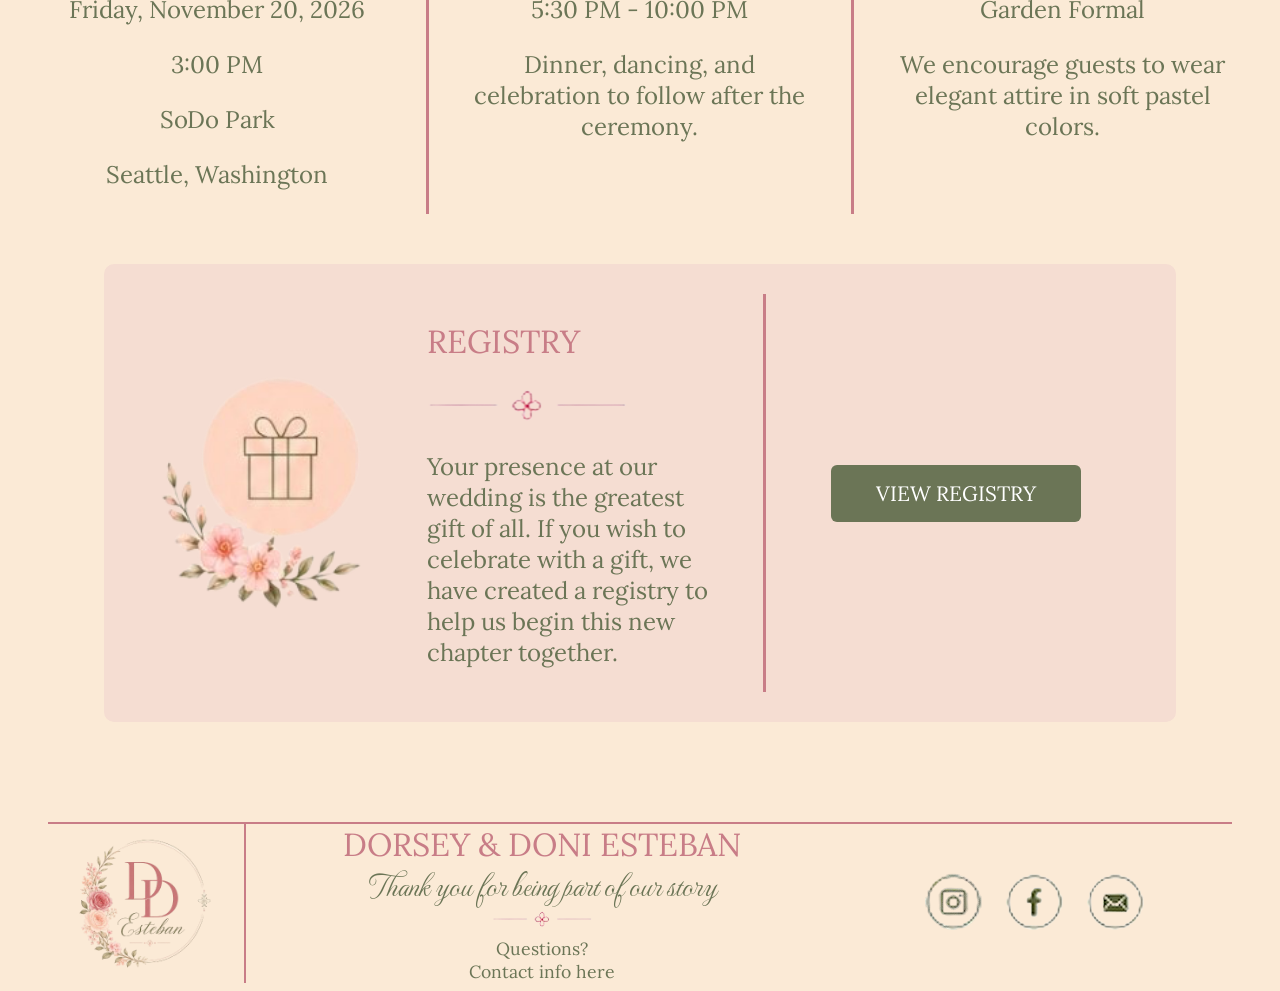
==== commit 74423368: "Small adjustments for creating css" ====
--- a/index.html
+++ b/index.html
@@ -41,7 +41,7 @@
     </section>
 
     <section class="welcome">
-        <img src="images/home-vine-left.png" alt="Left Vine Decoration">
+        <img id="left-vine" src="images/home-vine-left.png" alt="Left Vine Decoration">
         <div class="welcome-text">
           <h2>WELCOME</h2>
           <img src="images/divider.png" alt="Divider">
@@ -51,7 +51,7 @@
               about our wedding weekend, travel information, and how to RSVP.
           </p>
         </div>
-        <img src="images/home-vine-right.png" alt="Right Vine Decoration">
+        <img id="right-vine" src="images/home-vine-right.png" alt="Right Vine Decoration">
     </section>
 
     <section class="details">
--- a/styles/style.css
+++ b/styles/style.css
@@ -0,0 +1,269 @@
+/* General Styling */
+
+@import url('https://fonts.googleapis.com/css?family=MonteCarlo&display=swap');
+@import url('https://fonts.googleapis.com/css?family=Lora&display=swap');
+
+body {
+    background: #FBEAD6;
+    font-family: Lora;
+}
+
+h1, h2, h3 {
+    color: #C87D87;
+    font-weight: 10;
+}
+
+h2 {
+    font-size: 2.0em;
+}
+
+h3 {
+    font-size: 1.6em;
+}
+
+p {
+    color: #6B7556;
+    font-size: 1.5em;
+}
+
+/* Header and Navigation Section */
+
+header {
+    display: flex;
+}
+
+.logo {
+    width: 250px;
+    margin-left: 20px;
+}
+
+nav {
+    width: 650px;
+    margin-left: auto;
+    padding-top: 50px;
+}
+
+nav a {
+    color: #6B7556;
+    margin-left: 75px;
+    font-size: 1.5em;
+    text-decoration: none;
+}
+
+.nav-button {
+    background-color: #C87D87;
+    color: white;
+    padding: 10px 40px;
+    border-radius: 6px;
+}
+
+/* Main Section - Home Page */
+
+/* Hero */
+.hero {
+    display: grid;
+    grid-template-columns: 1fr 1fr;
+}
+
+.hero-text {
+    height: 100%;
+    display: flex;
+    flex-direction: column;
+    justify-content: center;
+    align-items: center;
+    text-align: center;
+}
+
+.hero-text h1 {
+    font-size: 6.0em;
+    margin-top: 20px;
+    margin-bottom: 0px;
+}
+
+.hero-text .tagline {
+    font-size: 3.0em;
+    margin-top: 0;
+    margin-bottom: 10px;
+}
+
+.hero-text img {
+    width: 200px;
+}
+
+.hero-text .date {
+    font-size: 2.0em;
+    margin: 20px;
+}
+
+.hero-text .location {
+    font-size: 1.4em;
+}
+
+.hero-text a {
+    display: inline-block;
+    background-color: #6B7556;
+    color: white;
+    text-decoration: none;
+    font-size: 1.3em;
+    padding: 15px 45px;
+    margin-top: 40px;
+    border-radius: 6px;
+}
+
+.hero-image {
+    position: relative;
+}
+
+#hero-wedding {
+    display: block;
+    width: 60%;
+}
+
+#hero-flowers {
+    position: absolute;
+    top: -7%;
+    left: 37%;
+    z-index: 2;
+    width: 47%;
+}
+
+/* Welcome */
+.welcome {
+    display: grid;
+    grid-template-columns: 1fr 2fr 1fr;
+    background: #F5DDD2;
+    margin-top: 50px;
+    margin-bottom: 50px;
+    text-align: center;
+    align-items: center;
+    justify-items: center;
+}
+
+.welcome-text h2 {
+    margin-bottom: 10px;
+}
+
+.welcome-text img {
+    width: 180px;
+}
+
+.welcome-text p {
+    margin-top: 10px;
+}
+
+.welcome img {
+    width: 40%;
+}
+
+/* Details */
+.details {
+    text-align: center;
+}
+
+.detail-grid {
+    display: grid;
+    grid-template-columns: 1fr 1fr 1fr;
+}
+
+.detail-card {
+    padding: 0% 10%;
+}
+
+#left-card {
+    border-right: 3px solid #C87D87;
+}
+
+#middle-card {
+    border-left: 3px solid #C87D87;
+    border-right: 3px solid #C87D87;
+}
+
+#right-card {
+    border-left: 3px solid #C87D87;
+}
+
+/* Registry */
+.registry-preview {
+    display: grid;
+    grid-template-columns: 2fr 3fr 3fr;
+    background-color: #F5DDD2; /* #F5DDD2, FFD5C1 */
+    width: 80%;
+    border-radius: 10px;
+    margin: 50px auto;
+    padding: 30px;
+    align-items: center;
+    justify-items: center;
+}
+
+.registry-preview img {
+    width: 80%;
+}
+
+.registry-preview-text {
+    padding: 0px 40px;
+    border-right: 3px solid #C87D87;
+}
+
+.registry-preview-text img {
+    width: 200px;
+}
+
+.registry-preview a {
+    display: inline-block;
+    background-color: #6B7556;
+    color: white;
+    text-decoration: none;
+    font-size: 1.3em;
+    padding: 15px 45px;
+    border-radius: 6px;
+}
+
+/* Footer Section */
+
+.tagline {
+    color: #6B7556;
+    font-family: MonteCarlo;
+}
+
+footer {
+    display: grid;
+    grid-template-columns: 1fr 3fr 2fr;
+    justify-items: center;
+    align-items: center;
+    margin: 100px 40px 0px 40px;
+    border-top: 2px solid #C87D87;
+}
+
+footer .footer-logo {
+    width: 80%;
+}
+
+footer .footer-text {
+    text-align: center;
+    width: 100%;
+    border-left: 2px solid #C87D87;
+}
+
+.footer-text h2 {
+    margin: 0;
+}
+
+.footer-text .tagline {
+    font-size: 2.0em;
+    margin: 0;
+    line-height: 1.3em;
+}
+
+.footer-text p {
+    font-size: 1.1em;
+    margin: 0;
+}
+
+.footer-text img {
+    width: 100px;
+    margin: 5px;
+}
+
+.socials img {
+    margin: 10px;
+}
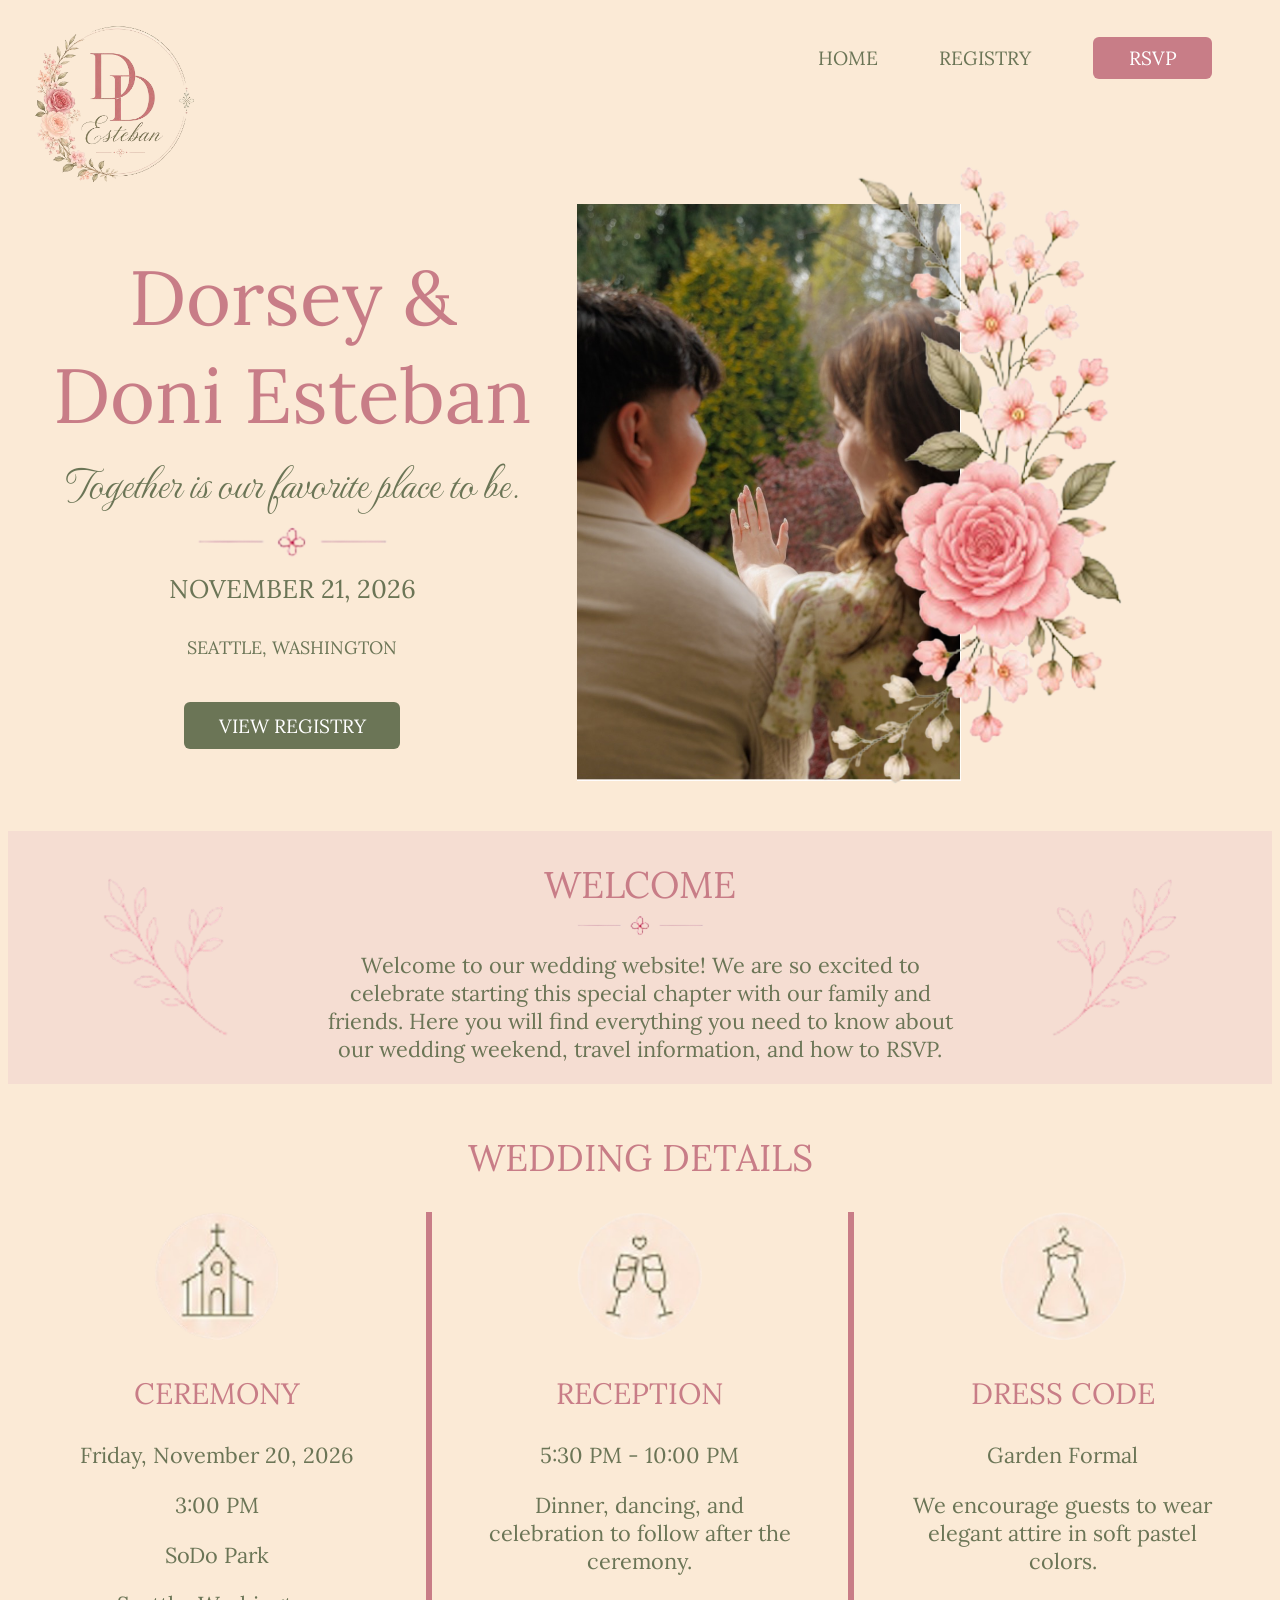
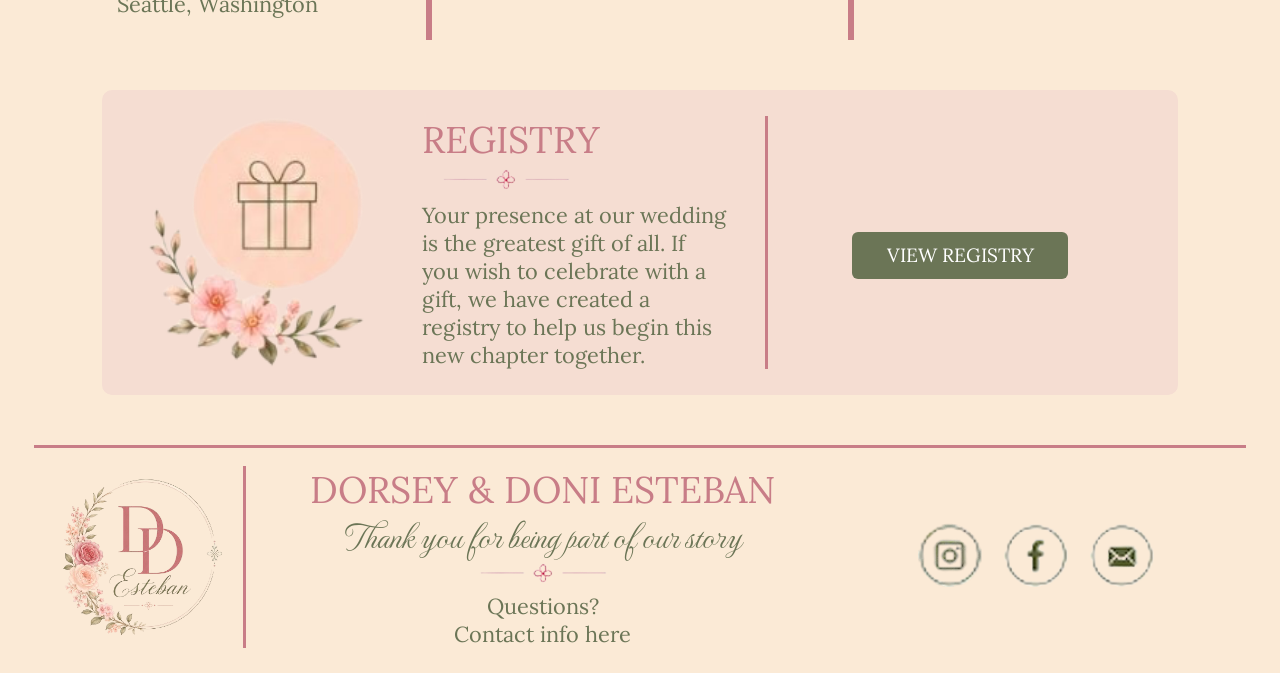
==== commit f2720ab3: "Added missing "" ====
--- a/index.html
+++ b/index.html
@@ -67,7 +67,7 @@
           <p>Seattle, Washington</p>
         </div>
 
-        <div class="detail-card id="middle-card">
+        <div class="detail-card" id="middle-card">
           <img src="images/home-reception.png" alt="Reception Icon">
           <h3>RECEPTION</h3>
           <p>5:30 PM - 10:00 PM</p>
--- a/styles/style.css
+++ b/styles/style.css
@@ -13,17 +13,36 @@
     font-weight: 10;
 }
 
+.tagline {
+    color: #6B7556;
+    font-family: MonteCarlo;
+}
+
 h2 {
-    font-size: 2.0em;
+    font-size: 2.9vw;
 }
 
 h3 {
-    font-size: 1.6em;
+    font-size: 2.3vw;
 }
 
 p {
     color: #6B7556;
-    font-size: 1.5em;
+    font-size: 1.7vw;
+}
+
+@media screen and (max-width: 700px) {
+    h2 {
+        font-size: 5vw;
+    }
+
+    h3 {
+        font-size: 3.5vw;
+    }
+
+    p {
+        font-size: 2.7vw;
+    }
 }
 
 /* Header and Navigation Section */
@@ -33,28 +52,129 @@
 }
 
 .logo {
-    width: 250px;
-    margin-left: 20px;
+    width: 15vw;
+    margin-left: 1vw;
 }
 
 nav {
-    width: 650px;
+    width: 40vw;
     margin-left: auto;
-    padding-top: 50px;
+    padding-top: 3vw;
 }
 
 nav a {
     color: #6B7556;
-    margin-left: 75px;
-    font-size: 1.5em;
+    margin-left: 4.5vw;
+    font-size: 1.5vw;
     text-decoration: none;
 }
 
 .nav-button {
     background-color: #C87D87;
     color: white;
-    padding: 10px 40px;
+    padding: 0.7vw 2.8vw;
     border-radius: 6px;
+}
+
+@media screen and (max-width: 700px) {
+    .logo {
+        width: 30vw;
+    }
+
+    nav {
+        width: 60vw;
+        padding-top: 5vw;
+    }
+
+    nav a {
+        margin-left: 3.5vw;
+        font-size: 3.5vw;
+    }
+}
+
+/* Footer Section */
+
+footer {
+    display: grid;
+    grid-template-columns: 1fr 3fr 2fr;
+    justify-items: center;
+    align-items: center;
+    margin: 50px 2vw 0 2vw;
+    padding: 1vw;
+    border-top: 0.25vw solid #C87D87;
+}
+
+footer .footer-logo {
+    width: 15vw;
+}
+
+footer .footer-text {
+    text-align: center;
+    width: 100%;
+    border-left: 0.25vw solid #C87D87;
+}
+
+.footer-text h2 {
+    margin: 0;
+}
+
+.footer-text .tagline {
+    font-size: 2.8vw;
+    margin: 0;
+    line-height: 1.3em;
+}
+
+.footer-text p {
+    margin: 0;
+}
+
+.footer-text img {
+    width: 10vw;
+    margin: 0.25vw;
+}
+
+.socials img {
+    width: 5vw;
+    margin: 0.7vw;
+}
+
+@media screen and (max-width: 700px) {
+    footer {
+        grid-template-columns: 1fr 3fr;
+        margin: 50px 2vw 0 2vw;
+        padding: 1vw;
+    }
+
+    footer .footer-logo {
+        grid-row: 1/3;
+        width: 26vw;
+    }
+
+    footer .footer-text {
+        border-left: 0.25vw solid #C87D87;
+    }
+
+    .footer-text .tagline {
+        font-size: 4.5vw;
+    }
+
+    .footer-text img {
+        width: 20vw;
+    }
+
+    .socials {
+        grid-column: 2;
+        display: flex;
+        width: 100%;
+        justify-content: center;
+        align-items: center;
+        border-left: 0.25vw solid #C87D87;
+    }
+
+    .socials img {
+        width: 6vw;
+        margin: 0.9vw;
+    }
 }
 
 /* Main Section - Home Page */
@@ -63,6 +183,8 @@
 .hero {
     display: grid;
     grid-template-columns: 1fr 1fr;
+    width: 90%;
+    justify-self: center;
 }
 
 .hero-text {
@@ -75,28 +197,28 @@
 }
 
 .hero-text h1 {
-    font-size: 6.0em;
-    margin-top: 20px;
-    margin-bottom: 0px;
+    font-size: 6vw;
+    margin-top: 1vw;
+    margin-bottom: 0;
 }
 
 .hero-text .tagline {
-    font-size: 3.0em;
+    font-size: 3.5vw;
     margin-top: 0;
-    margin-bottom: 10px;
+    margin-bottom: 0.5vw;
 }
 
 .hero-text img {
-    width: 200px;
+    width: 15vw;
 }
 
 .hero-text .date {
-    font-size: 2.0em;
-    margin: 20px;
+    font-size: 2vw;
+    margin: 1vw;
 }
 
 .hero-text .location {
-    font-size: 1.4em;
+    font-size: 1.4vw;
 }
 
 .hero-text a {
@@ -104,9 +226,9 @@
     background-color: #6B7556;
     color: white;
     text-decoration: none;
-    font-size: 1.3em;
-    padding: 15px 45px;
-    margin-top: 40px;
+    font-size: 1.5vw;
+    padding: 0.9vw 2.7vw;
+    margin-top: 2vw;
     border-radius: 6px;
 }
 
@@ -116,15 +238,63 @@
 
 #hero-wedding {
     display: block;
-    width: 60%;
+    width: 30vw;
 }
 
 #hero-flowers {
     position: absolute;
     top: -7%;
-    left: 37%;
+    left: 43%;
     z-index: 2;
-    width: 47%;
+    width: 23.5vw;
+}
+
+@media screen and (max-width: 700px) {
+    .hero {
+        display: flex;
+        flex-direction: column-reverse;
+        width: 100%;
+    }
+
+    .hero-text h1 {
+        font-size: 10vw;
+    }
+
+    .hero-text .tagline {
+        font-size: 5.5vw;
+    }
+
+    .hero-text img {
+        width: 25vw;
+    }
+
+    .hero-text .date {
+        font-size: 3.2vw;
+    }
+
+    .hero-text .location {
+        font-size: 2.4vw;
+    }
+
+    .hero-text a {
+        font-size: 3vw;
+        margin-top: 1vw;
+    }
+
+    .hero-image {
+        display: flex;
+        justify-content: center;
+        margin-right: 15vw;
+    }
+
+    #hero-wedding {
+        width: 50vw;
+    }
+
+    #hero-flowers {
+        left: 59%;
+        width: 39.17vw;
+    }
 }
 
 /* Welcome */
@@ -140,11 +310,11 @@
 }
 
 .welcome-text h2 {
-    margin-bottom: 10px;
+    margin-bottom: 0.5vw;
 }
 
 .welcome-text img {
-    width: 180px;
+    width: 11vw;
 }
 
 .welcome-text p {
@@ -152,7 +322,33 @@
 }
 
 .welcome img {
-    width: 40%;
+    width: 10vw;
+}
+
+@media screen and (max-width: 700px) {
+    .welcome {
+        display: flex;
+        margin-top: 50px;
+        margin-bottom: 50px;
+        padding: 0 5vw;
+        justify-content: center;
+    }
+
+    #left-vine, #right-vine {
+        display: none;
+    }
+
+    .welcome-text h2 {
+        margin-bottom: 0.5vw;
+    }
+
+    .welcome-text img {
+        width: 22vw;
+    }
+
+    .welcome-text p {
+        margin-top: 10px;
+    }
 }
 
 /* Details */
@@ -166,46 +362,98 @@
 }
 
 .detail-card {
-    padding: 0% 10%;
+    padding: 0 4vw;
+}
+
+.detail-card img {
+    width: 10vw;
 }
 
 #left-card {
-    border-right: 3px solid #C87D87;
+    border-right: 0.25vw solid #C87D87;
 }
 
 #middle-card {
-    border-left: 3px solid #C87D87;
-    border-right: 3px solid #C87D87;
+    border-left: 0.25vw solid #C87D87;
+    border-right: 0.25vw solid #C87D87;
 }
 
 #right-card {
-    border-left: 3px solid #C87D87;
+    border-left: 0.25vw solid #C87D87;
+}
+
+@media screen and (max-width: 700px) {
+    .detail-grid {
+        grid-template-columns: 1fr;
+        grid-template-rows: 1fr 1fr 1fr;
+        width: 100%;
+        justify-self: center;
+    }
+
+    .detail-card {
+        padding: 4vw 0;
+    }
+
+    .detail-card img {
+        width: 15vw;
+    }
+
+    #left-card {
+        grid-row: 1;
+        border-bottom: 0.25vw solid #C87D87;
+        border-right: none;
+    }
+
+    #middle-card {
+        grid-row: 2;
+        border-top: 0.25vw solid #C87D87;
+        border-bottom: 0.25vw solid #C87D87;
+        border-left: none;
+        border-right: none;
+    }
+
+    #right-card {
+        grid-row: 3;
+        border-top: 0.25vw solid #C87D87;
+        border-left: none;
+    }
 }
 
 /* Registry */
 .registry-preview {
     display: grid;
     grid-template-columns: 2fr 3fr 3fr;
-    background-color: #F5DDD2; /* #F5DDD2, FFD5C1 */
-    width: 80%;
+    background-color: #F5DDD2;
+    width: 80vw;
     border-radius: 10px;
     margin: 50px auto;
-    padding: 30px;
+    padding: 2vw;
     align-items: center;
     justify-items: center;
 }
 
 .registry-preview img {
-    width: 80%;
+    width: 17vw;
 }
 
 .registry-preview-text {
-    padding: 0px 40px;
-    border-right: 3px solid #C87D87;
+    padding: 0 3vw;
+    border-right: 0.25vw solid #C87D87;
+}
+
+.registry-preview-text h2 {
+    margin-top: 0;
+    margin-bottom: 0.5vw;
 }
 
 .registry-preview-text img {
-    width: 200px;
+    width: 10vw;
+    margin-left: 1.5vw;
+}
+
+.registry-preview-text p {
+    margin-top: 0.5vw;
+    margin-bottom: 0;
 }
 
 .registry-preview a {
@@ -213,57 +461,282 @@
     background-color: #6B7556;
     color: white;
     text-decoration: none;
-    font-size: 1.3em;
-    padding: 15px 45px;
+    font-size: 1.5vw;
+    padding: 0.9vw 2.7vw;
+    margin-top: 2vw;
     border-radius: 6px;
 }
 
-/* Footer Section */
-
-.tagline {
+@media screen and (max-width: 700px) {
+    .registry-preview {
+        grid-template-columns: 2fr 3fr;
+        width: 80vw;
+        margin: 0 auto;
+        padding: 2vw;
+    }
+
+    .registry-preview img {
+        width: 30vw;
+    }
+
+    .registry-preview-text {
+        padding: 0 3vw;
+        border-left: 0.25vw solid #C87D87;
+        border-right: none;
+    }
+
+    .registry-preview-text h2 {
+        margin-bottom: 0.5vw;
+    }
+
+    .registry-preview-text img {
+        width: 20vw;
+    }
+
+    .registry-preview a {
+        grid-column: 1/3;
+        font-size: 3vw;
+        margin-top: 2vw;
+        justify-self: center;
+    }
+}
+
+/* Main Section - Registry Page */
+/* Main Section - Registry Page */
+
+.registry-hero {
+    display: grid;
+    grid-template-columns: 2fr 1fr;
+    width: 90%;
+    margin: 3vw auto 0 auto;
+    align-items: center;
+    justify-items: center;
+}
+
+.registry-hero-text {
+    text-align: center;
+    width: 80%;
+}
+
+.registry-hero-text h1 {
+    font-size: 5vw;
+    letter-spacing: 1.2vw;
+    margin-bottom: 0.5vw;
+}
+
+.registry-hero-text img {
+    width: 14vw;
+}
+
+.registry-hero-text p {
+    font-size: 1.6vw;
+    line-height: 1.8em;
+}
+
+.registry-hero-image img {
+    width: 28vw;
+}
+
+.registry-thank-you {
+    display: grid;
+    grid-template-columns: 1fr 2fr;
+    background: #F5DDD2;
+    margin-top: 50px;
+    margin-bottom: 50px;
+    padding: 3vw 10vw;
+    align-items: center;
+    justify-items: center;
+}
+
+.registry-thank-you > img {
+    width: 14vw;
+}
+
+.registry-thank-you-text {
+    width: 80%;
+}
+
+.registry-thank-you-text h2 {
+    margin-bottom: 0.5vw;
+}
+
+.registry-thank-you-text p {
+    margin-top: 0.5vw;
+}
+
+.registry-thank-you-text img {
+    width: 10vw;
+}
+
+.our-registry {
+    text-align: center;
+    width: 90%;
+    margin: 0 auto;
+}
+
+.our-registry h2 {
+    margin-bottom: 0.5vw;
+}
+
+.our-registry > img {
+    width: 11vw;
+    margin: 0 auto;
+}
+
+.store-grid {
+    display: grid;
+    grid-template-columns: 1fr 1fr 1fr;
+    gap: 3vw;
+    margin-top: 3vw;
+}
+
+.store-card {
+    text-align: center;
+}
+
+.store-placeholder {
+    background: #F5DDD2;
+    padding: 3vw;
+    margin-bottom: 1.5vw;
+}
+
+.store-placeholder img {
+    width: 10vw;
+    margin: 0 auto;
+    opacity: 0.75;
+}
+
+.store-card a {
+    display: inline-block;
     color: #6B7556;
-    font-family: MonteCarlo;
-}
-
-footer {
-    display: grid;
-    grid-template-columns: 1fr 3fr 2fr;
+    border: 0.18vw solid #6B7556;
+    padding: 0.8vw 2.5vw;
+    text-decoration: none;
+    font-size: 1.3vw;
+    letter-spacing: 0.15vw;
+}
+
+.store-card a:hover {
+    background: #6B7556;
+    color: white;
+}
+
+.other-ways {
+    display: grid;
+    grid-template-columns: 1fr 3fr;
+    background-color: #F5DDD2;
+    width: 80vw;
+    border-radius: 10px;
+    margin: 50px auto;
+    padding: 2vw 4vw;
+    align-items: center;
     justify-items: center;
-    align-items: center;
-    margin: 100px 40px 0px 40px;
-    border-top: 2px solid #C87D87;
-}
-
-footer .footer-logo {
-    width: 80%;
-}
-
-footer .footer-text {
+}
+
+.other-ways > img {
+    width: 10vw;
+}
+
+.other-ways-text {
+    width: 100%;
+}
+
+.other-ways-text h2 {
+    margin-bottom: 0.5vw;
+}
+
+.other-ways-text p {
+    margin-top: 0.5vw;
+}
+
+.heart {
+    color: #C87D87;
+    font-size: 2.5vw;
     text-align: center;
-    width: 100%;
-    border-left: 2px solid #C87D87;
-}
-
-.footer-text h2 {
     margin: 0;
 }
 
-.footer-text .tagline {
-    font-size: 2.0em;
-    margin: 0;
-    line-height: 1.3em;
-}
-
-.footer-text p {
-    font-size: 1.1em;
-    margin: 0;
-}
-
-.footer-text img {
-    width: 100px;
-    margin: 5px;
-}
-
-.socials img {
-    margin: 10px;
-}+@media screen and (max-width: 700px) {
+    .registry-hero {
+        grid-template-columns: 1fr;
+        width: 95%;
+    }
+
+    .registry-hero-text {
+        width: 90%;
+    }
+
+    .registry-hero-text h1 {
+        font-size: 9vw;
+        letter-spacing: 1.5vw;
+    }
+
+    .registry-hero-text img {
+        width: 25vw;
+    }
+
+    .registry-hero-text p {
+        font-size: 2.8vw;
+    }
+
+    .registry-hero-image img {
+        width: 50vw;
+        margin-top: 4vw;
+    }
+
+    .registry-thank-you {
+        grid-template-columns: 1fr;
+        padding: 6vw;
+        text-align: center;
+    }
+
+    .registry-thank-you > img {
+        width: 26vw;
+    }
+
+    .registry-thank-you-text {
+        width: 90%;
+    }
+
+    .registry-thank-you-text img {
+        width: 22vw;
+        margin: 0 auto;
+    }
+
+    .store-grid {
+        grid-template-columns: 1fr;
+        gap: 6vw;
+    }
+
+    .our-registry > img {
+        width: 22vw;
+    }
+
+    .store-placeholder img {
+        width: 24vw;
+    }
+
+    .store-card a {
+        font-size: 3vw;
+        padding: 1.5vw 5vw;
+    }
+
+    .other-ways {
+        grid-template-columns: 1fr;
+        width: 86vw;
+        padding: 6vw;
+        text-align: center;
+    }
+
+    .other-ways > img {
+        width: 22vw;
+    }
+
+    .heart {
+        font-size: 5vw;
+    }
+}
+
+
+/* Main Section - RSVP Page */
+
